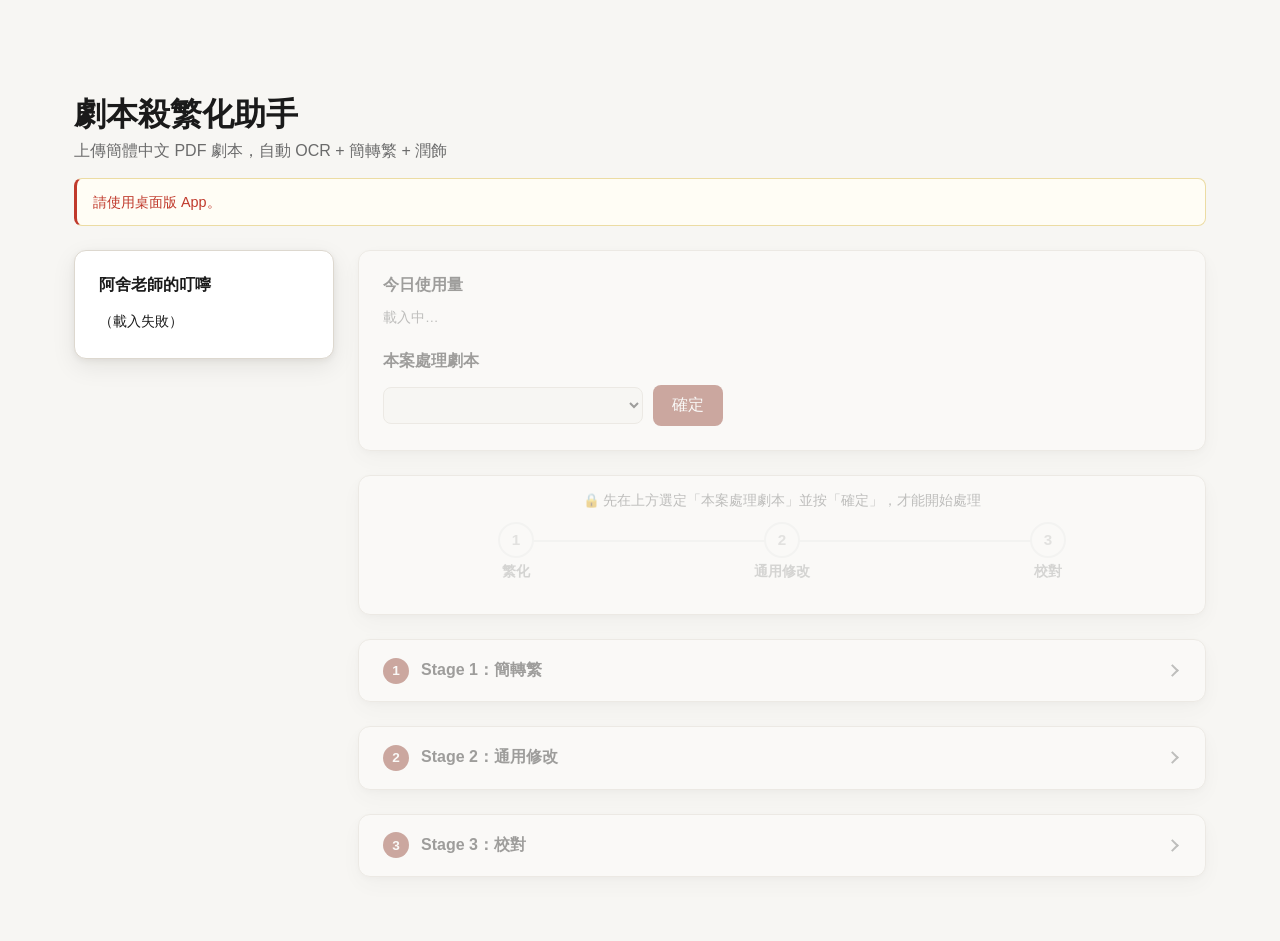
==== index.html @ a100e36f "帳號選單加上「登出所有裝置」 確認之後呼叫後端 /auth/logout-all，等回應才登出；失敗時明確提示其他裝置的登入仍然有效。  Co-Authored-By: Claude Opus 5.5" ====
<!DOCTYPE html>
<html lang="zh-Hant">
<head>
  <meta charset="UTF-8" />
  <!-- 內容安全政策：只執行這個 App 自己的腳本，只連得到自己的後端與本機的 OCR
       服務。萬一有人能把內容塞進頁面（例如顯示的資料沒跳脫好），也沒辦法從
       別的地方載入腳本、或把資料送到別的主機。登入由桌面殼在系統瀏覽器完成，
       頁面不載入 Google 的任何腳本，所以也不放行 Google 的網址。
       style-src 不允許 inline style：頁面的樣式全部在 css/ 的樣式表裡，用不到
       style 屬性與 <style> 標籤。
       zhcntotw: 是 Mac 版殼供應網頁的自訂 scheme：WebKit 的 'self' 不認自訂
       scheme 的來源，不寫出來的話，App 自己的腳本會全部被擋下、整頁不會動
       （用真的 WKWebView 實測）。這個 scheme 只有殼自己的處理器在供應，內容
       一定來自 App 裡面。
       放在最前面：要在任何資源載入之前生效。 -->
  <meta http-equiv="Content-Security-Policy" content="default-src 'self' zhcntotw:; script-src 'self' zhcntotw:; style-src 'self' zhcntotw:; connect-src 'self' zhcntotw: https://zh-cn-to-tw-backend.onrender.com http://localhost:* http://127.0.0.1:*; frame-src 'none'; img-src 'self' zhcntotw: data:; font-src 'self' zhcntotw:; object-src 'none'; base-uri 'none'; form-action 'none'" />
  <meta name="viewport" content="width=device-width, initial-scale=1.0" />
  <title>劇本殺繁化助手</title>
  <link rel="icon" type="image/png" href="assets/favicon.png">

  <!-- 樣式表的載入順序就是優先權順序：後面的蓋前面的。刻意不用 CSS 的
       @layer：macOS 10.15 那包用的是系統內建的 WebKit，沒更新過 Safari 的
       機器不認得 @layer，整個區塊會被丟掉、畫面直接沒有樣式。 -->
  <link rel="stylesheet" href="css/tokens.css" />
  <link rel="stylesheet" href="css/base.css" />
  <link rel="stylesheet" href="css/layout.css" />
  <link rel="stylesheet" href="css/components/account.css" />
  <link rel="stylesheet" href="css/components/notice.css" />
  <link rel="stylesheet" href="css/components/switch.css" />
  <link rel="stylesheet" href="css/components/stepper.css" />
  <link rel="stylesheet" href="css/components/stage-card.css" />
  <link rel="stylesheet" href="css/components/log-list.css" />
  <link rel="stylesheet" href="css/components/findings.css" />
  <link rel="stylesheet" href="css/components/pattern.css" />
  <link rel="stylesheet" href="css/components/toast.css" />
  <link rel="stylesheet" href="css/components/modal.css" />
  <link rel="stylesheet" href="css/pages/admin.css" />
  <link rel="stylesheet" href="css/utilities.css" />

  <!-- 整個前端是 ES module，入口只有這一支（相依關係由各檔案自己 import）。
       module 一定要從有來源的網址載入，file:// 會被 CORS 擋掉——桌面殼
       2.0 起改用 https://zh-cn-to-tw.example（Windows）／zhcntotw://app（Mac）
       載入這個頁面就是為了這個。 -->
  <script type="module" src="js/main.js"></script>
</head>
<body>
  <header class="top-bar">
    <button type="button" id="admin-toggle-btn" class="admin-toggle-btn" hidden>管理員介面</button>
    <div id="google-signin-button" class="google-signin-btn"></div>
    <div class="account-slot" id="account-slot" hidden>
      <span class="account-slot__icon" aria-hidden="true">
        <svg viewBox="0 0 24 24" width="18" height="18" fill="none" stroke="currentColor" stroke-width="1.8">
          <circle cx="12" cy="8" r="4"/>
          <path d="M4 20c0-4.4 3.6-7 8-7s8 2.6 8 7"/>
        </svg>
      </span>
      <span class="account-slot__label" id="account-label">帳號</span>
      <div class="account-dropdown" id="account-dropdown" hidden>
        <button type="button" class="account-dropdown__item" id="btn-sign-out">登出</button>
        <button type="button" class="account-dropdown__item" id="btn-sign-out-all">登出所有裝置</button>
      </div>
    </div>
  </header>

  <main class="container" id="main-view">
    <h1>劇本殺繁化助手</h1>
    <p class="subtitle">上傳簡體中文 PDF 劇本，自動 OCR + 簡轉繁 + 潤飾</p>

    <!-- 連線狀態提示。刻意放在 .page-layout 外面：頁面鎖住時
         .main-column 會被套上 .page-locked（opacity 0.4），提示如果放在
         裡面會跟著變灰看不清楚，而這個提示存在的意義正是「頁面為什麼
         是灰的」。也刻意不用 toast——toast 3.5 秒就自動消失，而冷啟動
         可能要一分鐘以上，訊息會在使用者還在等的時候就不見了。 -->
    <p id="connection-notice" class="connection-notice" hidden></p>

    <div class="page-layout">
      <div class="sidebar-column">
        <section class="notice-box card">
          <h2>阿舍老師的叮嚀</h2>
          <p id="ta-notice-text" class="notice-text">載入中…</p>
        </section>
      </div>

      <div class="main-column">
        <section class="usage-box card">
          <h2>今日使用量</h2>
          <div id="usage-list" class="usage-list usage-list--grid">載入中…</div>

          <h2>本案處理劇本</h2>
          <div class="project-picker-row">
            <select id="project-select"></select>
            <button type="button" id="project-confirm-btn">確定</button>
          </div>

          <div id="project-usage-block" hidden>
            <h2>本案使用Claude token狀況</h2>
            <div id="project-usage-list" class="usage-list">載入中…</div>
          </div>
        </section>

        <!-- 處理流程：三個圓代表三個 Stage，狀態由 js/app/workflow.js 決定
             （正在執行／等等會執行／這次不會執行／已完成／失敗）。點圓可以
             跳到對應的 Stage。
             還沒確定劇本案之前整條是灰的、鎖住的（js/app/stage-card.js），
             按下確定才解鎖，讓人一眼看出「現在可以往下做了」。 -->
        <nav class="stepper card is-locked" id="stepper" aria-label="處理流程">
          <p class="stepper__lock-hint" id="stepper-lock-hint">先在上方選定「本案處理劇本」並按「確定」，才能開始處理</p>
          <ol class="stepper__list">
            <li class="stepper__step" data-stage="1" data-status="idle">
              <button type="button" class="stepper__jump" data-target="stage1-card">
                <span class="stepper__dot">1</span>
                <span class="stepper__label">繁化</span>
                <span class="stepper__status"></span>
              </button>
            </li>
            <li class="stepper__step" data-stage="2" data-status="idle">
              <button type="button" class="stepper__jump" data-target="stage2-card">
                <span class="stepper__dot">2</span>
                <span class="stepper__label">通用修改</span>
                <span class="stepper__status"></span>
              </button>
            </li>
            <li class="stepper__step" data-stage="3" data-status="idle">
              <button type="button" class="stepper__jump" data-target="stage3-card">
                <span class="stepper__dot">3</span>
                <span class="stepper__label">校對</span>
                <span class="stepper__status"></span>
              </button>
            </li>
          </ol>
        </nav>

        <!-- ===== Stage 1：繁化 ===== -->
        <section class="stage-card card is-collapsed" id="stage1-card" data-stage="1">
          <button type="button" class="stage-card__header" aria-expanded="false" aria-controls="stage1-body">
            <span class="stage-card__badge">1</span>
            <span class="stage-card__title">Stage 1：簡轉繁</span>
            <span class="stage-card__summary" id="stage1-summary"></span>
            <span class="stage-card__chevron" aria-hidden="true"></span>
          </button>
          <div class="stage-card__body" id="stage1-body">
            <div class="form-group" id="stage1-form-group">
              <div class="field">
                <label for="file-input">PDF 檔案</label>
                <input type="file" id="file-input" accept="application/pdf" />
              </div>

              <div class="field">
                <label for="dpi-input">PDF 轉圖片解析度（DPI）</label>
                <input type="number" id="dpi-input" />
                <p class="field-help" id="dpi-help"></p>
              </div>

              <div class="field">
                <label for="ocr-threshold-select">OCR門檻值</label>
                <select id="ocr-threshold-select">
                  <option value="0.1">0.1</option>
                  <option value="0.3" selected>0.3</option>
                  <option value="0.5">0.5</option>
                  <option value="0.7">0.7</option>
                </select>
                <p class="field-help">
                  辨識文字的門檻值，越低越不會漏字，但有抓到雜訊的風險，若背景壓圖可能需要高門檻值才能抓到字。
                </p>
              </div>

              <div class="field">
                <label class="switch-row" for="detect-cover-toggle">
                  <span>偵測首頁是否為封面</span>
                  <span class="switch-with-label">
                    <span class="switch-label-text">off</span>
                    <span class="switch">
                      <input type="checkbox" id="detect-cover-toggle" checked />
                      <span class="switch-track"></span>
                    </span>
                    <span class="switch-label-text">on</span>
                  </span>
                </label>
                <p class="field-help">偵測首頁是否為含圖片之封面，若是則移除。</p>
              </div>

              <div class="field">
                <label class="switch-row" for="split-left-right-toggle">
                  <span>切割左右頁格式</span>
                  <span class="switch-with-label">
                    <span class="switch-label-text">off</span>
                    <span class="switch">
                      <input type="checkbox" id="split-left-right-toggle" />
                      <span class="switch-track"></span>
                    </span>
                    <span class="switch-label-text">on</span>
                  </span>
                </label>
                <p class="field-help">若檔案為左右頁格式，將其分割成兩頁，左頁為前一頁，右頁為後一頁。</p>
              </div>

              <div class="field">
                <label class="switch-row" for="preprocess-toggle">
                  <span>進行前置處理</span>
                  <span class="switch-with-label">
                    <span class="switch-label-text">off</span>
                    <span class="switch">
                      <input type="checkbox" id="preprocess-toggle" checked />
                      <span class="switch-track"></span>
                    </span>
                    <span class="switch-label-text">on</span>
                  </span>
                </label>
                <p class="field-help">移除頁碼與標頭，接合斷句，全形標點符號，整理上下引號。</p>
              </div>

              <div class="field">
                <label class="switch-row" for="llm-refine-toggle">
                  <span>進行LLM潤飾</span>
                  <span class="switch-with-label">
                    <span class="switch-label-text">off</span>
                    <span class="switch">
                      <input type="checkbox" id="llm-refine-toggle" />
                      <span class="switch-track"></span>
                    </span>
                    <span class="switch-label-text">on</span>
                  </span>
                </label>
                <p class="field-help">
                  LLM潤飾可修正OCR錯字，但有改寫內容或刪除段落的風險。如果關閉，Model仍會用在前置處理，以及接續的 Stage 2 分析報告、Stage 3 校對。
                </p>
              </div>

              <div class="field" id="model-field">
                <label for="model-select">Model</label>
                <select id="model-select"></select>
                <p class="field-help" id="model-help"></p>
              </div>

              <div class="field" id="batch-field">
                <label for="batch-select">批次頁數</label>
                <select id="batch-select">
                  <option value="5">5 頁</option>
                  <option value="10">10 頁</option>
                  <option value="20">20 頁</option>
                  <option value="30">30 頁</option>
                  <option value="whole">整本丟（不分批）</option>
                </select>
                <p class="field-help" id="batch-help"></p>
              </div>

              <div class="field" id="retry-field">
                <label for="retry-input">API 失敗重試次數</label>
                <input type="number" id="retry-input" />
                <p class="field-help" id="retry-help"></p>
              </div>

              <div class="field">
                <label for="stage1-chain-select">完成後自動接續執行</label>
                <select id="stage1-chain-select">
                  <option value="none">不接續（手動決定下一步）</option>
                  <option value="stage2">接 Stage 2 通用修改</option>
                  <option value="stage3">接 Stage 3 校對</option>
                  <option value="all">一路執行完所有 Stage</option>
                </select>
                <p class="field-help">
                  接下去的 Stage 2 分析報告、Stage 3 校對都沿用這裡選的 Model，輸出格式也沿用這裡的設定。「一路執行完所有 Stage」會依序跑完 Stage 2、Stage 3，不看 Stage 2 的「接續 Stage 3 校對」開關。「進行前置處理」與「進行LLM潤飾」都關閉時，只能接 Stage 2，而且不做分析報告。
                </p>
              </div>

              <div class="field">
                <label class="switch-row" for="docx-toggle">
                  <span>輸出格式</span>
                  <span class="switch-with-label">
                    <span class="switch-label-text">txt</span>
                    <span class="switch">
                      <input type="checkbox" id="docx-toggle" />
                      <span class="switch-track"></span>
                    </span>
                    <span class="switch-label-text">docx</span>
                  </span>
                </label>
              </div>

              <button id="submit-btn">上傳並開始繁化</button>
            </div>

            <section class="stage-result" id="status-box" hidden>
              <h3>處理進度</h3>
              <p>狀態：<span id="status-text">-</span></p>
              <ul id="log-list" class="log-list"></ul>
              <div id="ocr-gap-box" hidden>
                <h3>請對照原檔確認的位置</h3>
                <p class="field-help">
                  「可能漏了一行」是行距比同一頁其他行大，原檔在那裡可能有一行沒有出現在結果裡；「認不清楚」是那一行有放進結果，但字可能錯很多。引用的是辨識出來的原文（簡體）。
                </p>
                <ul id="ocr-gap-list" class="log-list log-list--short"></ul>
              </div>
              <div class="download-row">
                <button id="download-btn" disabled>下載繁化結果</button>
                <button id="to-stage2-btn" class="button-secondary" disabled>下一步：Stage 2 通用修改</button>
                <button id="to-stage3-btn" class="button-secondary" disabled>直接 Stage 3 校對</button>
              </div>
            </section>
          </div>
        </section>

        <!-- ===== Stage 2：通用修改 ===== -->
        <section class="stage-card card is-collapsed" id="stage2-card" data-stage="2">
          <button type="button" class="stage-card__header" aria-expanded="false" aria-controls="stage2-body">
            <span class="stage-card__badge">2</span>
            <span class="stage-card__title">Stage 2：通用修改</span>
            <span class="stage-card__summary" id="stage2-summary"></span>
            <span class="stage-card__chevron" aria-hidden="true"></span>
          </button>
          <div class="stage-card__body" id="stage2-body">
            <div class="field direct-upload-field" id="stage2-upload-field">
              <label for="stage2-upload-input">直接上傳繁體內容（跳過 Stage 1）</label>
              <input type="file" id="stage2-upload-input" accept=".docx,.txt" />
              <button id="stage2-upload-btn" type="button">直接上傳到 Stage 2</button>
              <p class="field-help">
                上傳 .docx 或 .txt 檔案，不需要先跑 Stage 1。上傳之後畫面上
                Stage 1 的結果會被清掉，需要的話請先下載。
              </p>
              <p class="field-help source-line" id="stage2-source-line" hidden></p>
            </div>

            <div class="form-group" id="stage2-form-group">
              <h3 class="stage-card__subhead">套用範本修改</h3>
              <p class="field-help">
                用固定的替換範本修改全文（例如「盡管 → 儘管」），並且把半形標點
                , ! ? : ; ( ) 轉成全形（半形空格不會動）。這一步是程式直接處理，不呼叫 AI，除了規則改掉的東西，其他一個字都不會動。
              </p>

              <div class="field">
                <label class="switch-row" for="pattern-analysis-toggle">
                  <span>分析報告</span>
                  <span class="switch-with-label">
                    <span class="switch-label-text">off</span>
                    <span class="switch">
                      <input type="checkbox" id="pattern-analysis-toggle" checked />
                      <span class="switch-track"></span>
                    </span>
                    <span class="switch-label-text">on</span>
                  </span>
                </label>
                <p class="field-help">
                  請 AI 看過每一筆字詞修改，挑出可能改錯或需要人看的地方。只是提醒，不會改動文字；只送修改的那幾段，不送全文。
                </p>
                <p class="field-help field-help--note" id="pattern-analysis-skip" hidden>這次從 Stage 1 接過來，Stage 1 沒有使用 LLM，不做分析報告。</p>
              </div>

              <div class="field" id="pattern-model-field">
                <label for="pattern-model-select">分析報告 Model</label>
                <select id="pattern-model-select"></select>
                <p class="field-help field-help--note" id="pattern-model-follow" hidden>這次從 Stage 1 接過來，沿用 Stage 1 選的 Model。</p>
                <p class="field-help" id="pattern-model-help"></p>
              </div>

              <div class="field">
                <label class="switch-row" for="pattern-custom-toggle">
                  <span>使用個人範本</span>
                  <span class="switch-with-label">
                    <span class="switch-label-text">off</span>
                    <span class="switch">
                      <input type="checkbox" id="pattern-custom-toggle" />
                      <span class="switch-track"></span>
                    </span>
                    <span class="switch-label-text">on</span>
                  </span>
                </label>
                <p class="field-help">
                  下載目前的範本、自己增減規則後再選回來，這次開著 App 期間都會用你的範本。個人範本只存在這個畫面裡，關掉 App 或重新整理就沒了，也不會改到預設範本。
                </p>
              </div>

              <div class="pattern-custom-panel" id="pattern-custom-panel">
                <div class="button-row">
                  <button type="button" id="pattern-template-download-btn" class="button-secondary">下載目前範本</button>
                  <label class="file-button button-secondary" for="pattern-template-input">選擇個人範本檔案</label>
                  <input type="file" id="pattern-template-input" accept=".txt,text/plain" class="visually-hidden" />
                  <button type="button" id="pattern-template-reset-btn" class="button-secondary" hidden>改回預設範本</button>
                </div>
                <p class="field-help" id="pattern-template-status"></p>
                <ul class="issue-list" id="pattern-template-issues" hidden></ul>
              </div>

              <div class="field">
                <label class="switch-row" for="pattern-chain-toggle">
                  <span>接續 Stage 3 校對</span>
                  <span class="switch-with-label">
                    <span class="switch-label-text">off</span>
                    <span class="switch">
                      <input type="checkbox" id="pattern-chain-toggle" />
                      <span class="switch-track"></span>
                    </span>
                    <span class="switch-label-text">on</span>
                  </span>
                </label>
                <p class="field-help">套用完直接帶著結果開始 Stage 3 校對，不用等分析報告。</p>
              </div>

              <div class="field">
                <label class="switch-row" for="pattern-docx-toggle">
                  <span>輸出格式</span>
                  <span class="switch-with-label">
                    <span class="switch-label-text">txt</span>
                    <span class="switch">
                      <input type="checkbox" id="pattern-docx-toggle" />
                      <span class="switch-track"></span>
                    </span>
                    <span class="switch-label-text">docx</span>
                  </span>
                </label>
              </div>

              <button id="pattern-run-btn" disabled>開始套用</button>
            </div>

            <section class="stage-result" id="pattern-result" hidden>
              <h3>套用結果</h3>
              <p>狀態：<span id="pattern-status-text">-</span></p>
              <p class="pattern-summary" id="pattern-summary"></p>
              <ul class="issue-list issue-list--warning" id="pattern-warnings" hidden></ul>
              <div class="download-row">
                <button id="pattern-download-btn" type="button" disabled>下載套用結果</button>
                <button id="pattern-report-btn" type="button" disabled>下載報告</button>
                <button id="pattern-to-stage3-btn" type="button" class="button-secondary" disabled>下一步：Stage 3 校對</button>
              </div>

              <div class="pattern-analysis" id="pattern-analysis" hidden>
                <h3>分析報告</h3>
                <p>狀態：<span id="pattern-analysis-status">-</span></p>
                <ul id="pattern-analysis-log" class="log-list log-list--short"></ul>
                <p class="field-help" id="pattern-analysis-count"></p>
                <ul class="analysis-list" id="pattern-analysis-list"></ul>
                <button id="pattern-analysis-rerun-btn" type="button" class="button-secondary" hidden>重新分析</button>
              </div>
            </section>
          </div>
        </section>

        <!-- ===== Stage 3：校對 ===== -->
        <section class="stage-card card is-collapsed" id="stage3-card" data-stage="3">
          <button type="button" class="stage-card__header" aria-expanded="false" aria-controls="stage3-body">
            <span class="stage-card__badge">3</span>
            <span class="stage-card__title">Stage 3：校對</span>
            <span class="stage-card__summary" id="stage3-summary"></span>
            <span class="stage-card__chevron" aria-hidden="true"></span>
          </button>
          <div class="stage-card__body" id="stage3-body">
            <div class="field direct-upload-field" id="direct-upload-field">
              <label for="direct-upload-input">直接上傳繁體內容（跳過 Stage 1、2）</label>
              <input type="file" id="direct-upload-input" accept=".docx,.txt" />
              <button id="direct-upload-btn" type="button">直接上傳到 Stage 3</button>
              <p class="field-help">
                上傳 .docx 或 .txt 檔案，不需要先跑 Stage 1、2 就能直接校對。上傳之後畫面上
                Stage 1、2 的結果會被清掉，需要的話請先下載。
              </p>
              <p class="field-help source-line" id="stage3-source-line" hidden></p>
            </div>

            <div class="form-group" id="stage3-form-group">
              <div class="field">
                <label class="switch-row" for="review-preprocess-toggle">
                  <span>進行前置處理</span>
                  <span class="switch-with-label">
                    <span class="switch-label-text">off</span>
                    <span class="switch">
                      <input type="checkbox" id="review-preprocess-toggle" />
                      <span class="switch-track"></span>
                    </span>
                    <span class="switch-label-text">on</span>
                  </span>
                </label>
                <p class="field-help">
                  接合斷句、整理上下引號，直接處理、不會詢問使用者。
                </p>
              </div>

              <div class="field">
                <label for="review-model-select">Model</label>
                <select id="review-model-select"></select>
                <p class="field-help field-help--note" id="review-model-follow" hidden>這次從 Stage 1 接過來，沿用 Stage 1 選的 Model。</p>
                <p class="field-help" id="review-model-help"></p>
              </div>

              <div class="field">
                <label for="review-batch-select">批次字數</label>
                <!-- 只留 1000/3000：開啟「進行前置處理」時 LLM 要連整理過的
                     全文一起回傳，輸出量跟輸入量差不多，再大的批次會直接撞到
                     模型單次輸出上限被截斷。 -->
                <select id="review-batch-select">
                  <option value="1000">1000 字</option>
                  <option value="3000">3000 字</option>
                </select>
                <p class="field-help" id="review-batch-help"></p>
              </div>

              <div class="field">
                <label for="review-retry-input">API 失敗重試次數</label>
                <input type="number" id="review-retry-input" />
                <p class="field-help" id="review-retry-help"></p>
              </div>

              <div class="field">
                <label class="switch-row" for="review-docx-toggle">
                  <span>輸出格式</span>
                  <span class="switch-with-label">
                    <span class="switch-label-text">txt</span>
                    <span class="switch">
                      <input type="checkbox" id="review-docx-toggle" />
                      <span class="switch-track"></span>
                    </span>
                    <span class="switch-label-text">docx</span>
                  </span>
                </label>
              </div>

              <button id="review-run-btn" disabled>開始校對</button>
            </div>

            <section class="stage-result" id="review-progress" hidden>
              <h3>處理進度</h3>
              <p>狀態：<span id="review-status-text">-</span></p>
              <ul id="review-log-list" class="log-list"></ul>
            </section>

            <section class="stage-result" id="review-findings-section" hidden>
              <div class="findings-toolbar">
                <button id="select-all-btn" type="button">全選</button>
                <button id="select-none-btn" type="button">全不選</button>
                <span id="findings-count" class="field-help"></span>
              </div>
              <div class="findings-scroll-wrap">
                <ul id="findings-list"></ul>
                <div id="findings-scroll-hint" class="scroll-hint" hidden>▾</div>
              </div>

              <div class="download-row">
                <button id="apply-btn" type="button">套用勾選項目</button>
                <button id="review-download-btn" type="button" disabled>下載校對後結果</button>
                <button id="rerun-btn" type="button" disabled>重新校對（用套用後的文字）</button>
              </div>
            </section>
          </div>
        </section>
      </div>
    </div>
  </main>

  <main class="admin-container" id="admin-container" hidden>
    <h1>管理員介面</h1>

    <section class="admin-usage-totals" id="admin-usage-totals">
      <h2>Claude Token 總使用量</h2>
      <div id="admin-usage-totals-list" class="usage-list">載入中…</div>
    </section>

    <div class="admin-tabs">
      <button type="button" class="admin-tab-btn active" data-tab="users">使用者管理</button>
      <button type="button" class="admin-tab-btn" data-tab="permissions">權限管理</button>
      <button type="button" class="admin-tab-btn" data-tab="projects">專案管理</button>
    </div>

    <!-- 使用者管理 -->
    <section class="admin-panel" id="admin-panel-users">
      <div class="admin-select-row">
        <div class="field">
          <label for="admin-user-select">管理成員</label>
          <select id="admin-user-select"></select>
        </div>
        <button type="button" id="admin-user-load-btn">讀取</button>
        <button type="button" id="admin-user-edit-btn" disabled>編輯</button>
        <button type="button" id="admin-user-new-btn">新建</button>
      </div>

      <div class="admin-fields" id="admin-user-fields" hidden>
        <div class="field" id="admin-user-id-field">
          <label for="admin-user-id">ID</label>
          <input type="text" id="admin-user-id" disabled />
        </div>
        <div class="field">
          <label for="admin-user-email">信箱</label>
          <input type="text" id="admin-user-email" disabled />
        </div>
        <div class="field">
          <label for="admin-user-name">姓名</label>
          <input type="text" id="admin-user-name" disabled />
        </div>
        <div class="field">
          <label for="admin-user-role">權限</label>
          <select id="admin-user-role" disabled></select>
        </div>
        <div class="field">
          <label for="admin-user-status">狀態</label>
          <select id="admin-user-status" disabled>
            <option value="active">active</option>
            <option value="deactive">deactive</option>
          </select>
        </div>
        <div class="admin-fields-actions" id="admin-user-create-actions" hidden>
          <button type="button" id="admin-user-create-submit-btn">建立</button>
          <button type="button" id="admin-user-create-cancel-btn">取消</button>
        </div>
      </div>

      <div class="admin-user-projects" id="admin-user-projects-block" hidden>
        <h3>負責的專案</h3>
        <div id="admin-user-projects-list" class="usage-list">載入中…</div>
      </div>
    </section>

    <!-- 權限管理 -->
    <section class="admin-panel" id="admin-panel-permissions" hidden>
      <div class="admin-select-row">
        <div class="field">
          <label for="admin-permission-select">選擇權限</label>
          <select id="admin-permission-select"></select>
        </div>
        <button type="button" id="admin-permission-load-btn">讀取</button>
        <button type="button" id="admin-permission-edit-btn" disabled>編輯</button>
      </div>

      <div class="admin-fields" id="admin-permission-fields" hidden>
        <div class="field">
          <label for="admin-permission-id">ID</label>
          <input type="text" id="admin-permission-id" disabled />
        </div>
        <div class="field">
          <label for="admin-permission-role">權限</label>
          <select id="admin-permission-role" disabled></select>
        </div>
        <div class="field">
          <label for="admin-permission-haiku">Haiku 使用上限</label>
          <input type="number" id="admin-permission-haiku" disabled min="0" />
        </div>
      </div>
    </section>

    <!-- 專案管理 -->
    <section class="admin-panel" id="admin-panel-projects" hidden>
      <div class="admin-select-row">
        <div class="field">
          <label for="admin-project-select">選擇專案</label>
          <select id="admin-project-select"></select>
        </div>
        <button type="button" id="admin-project-load-btn">讀取</button>
        <button type="button" id="admin-project-edit-btn" disabled>編輯</button>
        <button type="button" id="admin-project-new-btn">新建</button>
      </div>

      <div class="admin-fields admin-project-fields" id="admin-project-fields" hidden>
        <div class="field" id="admin-project-id-field">
          <label for="admin-project-id">ID</label>
          <input type="text" id="admin-project-id" disabled />
        </div>
        <div class="field">
          <label for="admin-project-name">名稱</label>
          <input type="text" id="admin-project-name" disabled />
        </div>
        <div class="field">
          <label for="admin-project-status">狀態</label>
          <select id="admin-project-status" disabled>
            <option value="pending">pending</option>
            <option value="ongoing">ongoing</option>
            <option value="delayed">delayed</option>
            <option value="done_not_paid">done_not_paid</option>
            <option value="paid">paid</option>
            <option value="closed">closed</option>
          </select>
        </div>
        <!-- 第二行：三個負責人。拆單時一個專案會同時給不只一個人，
             任何一格填到的人都能使用這個專案；負責人2/3 可以空著 -->
        <div class="field admin-project-owner-first">
          <label for="admin-project-owner-1">負責人1</label>
          <select id="admin-project-owner-1" disabled></select>
        </div>
        <div class="field">
          <label for="admin-project-owner-2">負責人2</label>
          <select id="admin-project-owner-2" disabled></select>
        </div>
        <div class="field">
          <label for="admin-project-owner-3">負責人3</label>
          <select id="admin-project-owner-3" disabled></select>
        </div>
        <div class="admin-fields-actions" id="admin-project-create-actions" hidden>
          <button type="button" id="admin-project-create-submit-btn">建立</button>
          <button type="button" id="admin-project-create-cancel-btn">取消</button>
        </div>
      </div>
    </section>
  </main>

  <div id="toast" class="toast" role="status" aria-live="polite"></div>
</body>
</html>
---- css/tokens.css ----
/* 設計變數：顏色、陰影。深色模式只要在這裡換掉變數值，其他檔案一律
   引用變數，不寫死顏色（狀態色例外，見 base.css 註解）。 */

:root {
  color-scheme: light dark;
  --fg: #1a1a1a;
  --bg: #f7f6f3;
  --card: #ffffff;
  --border: #ddd8cf;
  --accent: #8a3324;
  --muted: #6b6b6b;
  --card-shadow: 0 2px 6px rgba(26, 20, 15, 0.06), 0 8px 24px rgba(26, 20, 15, 0.08);

  /* 狀態色：錯誤、成功、警告，深淺色模式共用 */
  --danger: #c0392b;
  --success: #2e7d32;
  --warning: #b8860b;

  --radius-card: 12px;
  --radius-control: 8px;
}

@media (prefers-color-scheme: dark) {
  :root {
    --fg: #ece7de;
    --bg: #1c1a17;
    --card: #262320;
    --border: #3a352e;
    --accent: #d98a70;
    --muted: #9c968a;
    --card-shadow: 0 2px 6px rgba(0, 0, 0, 0.25), 0 8px 24px rgba(0, 0, 0, 0.35);
  }
}
---- css/base.css ----
/* 基本元素：重設、字型、標題、按鈕、表單欄位。 */

* {
  box-sizing: border-box;
}

body {
  margin: 0;
  font-family: "PingFang TC", "Microsoft JhengHei", -apple-system, sans-serif;
  background: var(--bg);
  color: var(--fg);
}

h1 {
  margin-bottom: 0.25rem;
}

h2,
h3 {
  margin-top: 0;
  font-size: 1rem;
}

button {
  background: var(--accent);
  color: white;
  border: none;
  border-radius: var(--radius-control);
  padding: 0.6rem 1.2rem;
  cursor: pointer;
  font-size: 1rem;
  font-family: inherit;
}

button:disabled {
  opacity: 0.5;
  cursor: not-allowed;
}

/* 次要按鈕：「下一步」「下載範本」這類輔助動作，跟主要動作（開始、下載
   結果）區隔開，避免一排按鈕全部同樣搶眼 */
.button-secondary {
  background: transparent;
  color: var(--accent);
  border: 1px solid var(--accent);
}

/* <label> 偽裝成按鈕，用來觸發隱藏的 <input type="file">——檔案選擇框
   原生外觀在各平台都不一樣，而且無法換文字 */
.file-button {
  display: inline-flex;
  align-items: center;
  border-radius: var(--radius-control);
  padding: 0.6rem 1.2rem;
  cursor: pointer;
  font-size: 1rem;
}

.file-button.is-disabled {
  opacity: 0.5;
  cursor: not-allowed;
  pointer-events: none;
}

.field {
  display: flex;
  flex-direction: column;
  gap: 0.3rem;
}

.field label {
  font-weight: 600;
  font-size: 0.9rem;
}

.field select,
.field input {
  padding: 0.5rem 0.6rem;
  border-radius: var(--radius-control);
  border: 1px solid var(--border);
  background: var(--bg);
  color: var(--fg);
  font-size: 0.95rem;
  font-family: inherit;
}

.field-help {
  margin: 0;
  font-size: 0.8rem;
  color: var(--muted);
  line-height: 1.4;
}

/* 說明這個欄位這次為什麼被鎖住（例如「沿用 Stage 1 選的 Model」），要比
   一般說明顯眼，不然只看到灰掉的選單會以為壞了 */
.field-help--note {
  color: var(--accent);
  font-weight: 600;
}
---- css/layout.css ----
/* 整體版面：頂端列、左側「阿舍老師的叮嚀」、右側由上往下的處理流程。 */

.top-bar {
  display: flex;
  justify-content: flex-end;
  align-items: center;
  gap: 0.75rem;
  padding: 16px 24px;
}

.container {
  max-width: 1180px;
  margin: 0 auto;
  padding: 2.5rem 1.5rem;
}

.subtitle {
  color: var(--muted);
  margin-top: 0;
  margin-bottom: 2rem;
}

.page-layout {
  display: flex;
  gap: 1.5rem;
  /* 原本是 stretch（flex 預設值）：右邊 .main-column 隨著校對結果越
     跑越長時，左邊 .sidebar-column 會被撐成一樣高，導致「阿舍老師的
     叮嚀」那個框看起來一直往下長，底下卻是一大片空白（文字本身沒有
     變多，只是框被撐高）。改成 flex-start 讓每一欄各自照自己內容的
     高度，不互相牽連。 */
  align-items: flex-start;
}

.sidebar-column {
  flex: 0 1 260px;
  min-width: 220px;
  display: flex;
  /* 刻意不用 position: sticky——這裡的「固定」指的是跟「今日使用量」
     一樣，位置固定在文件內容裡、隨頁面正常捲走，不是黏在畫面上不動。
     之前誤解成後者，做了一輪 sticky + max-height + will-change 的嘗試，
     使用者捲動時看到它停在螢幕上不動、內容被捲出視野，這其實正是要
     修的問題（他們稱為「懸浮」），不是預期效果，已經全部拿掉。 */
}

.sidebar-column .notice-box {
  flex: 1 1 auto;
  margin-bottom: 0;
}

/* 右側：今日使用量、流程進度、三個 Stage 由上往下排。2.0 以前 Stage 1/2
   是左右兩欄，多了一個 Stage 就塞不下，改成直向，之後再加 Stage 也只是
   往下多一張卡片。 */
.main-column {
  flex: 1 1 0;
  min-width: 0;
  display: flex;
  flex-direction: column;
}

/* 沒登入或未授權時，主要內容區塊鎖住——這只是給使用者看的視覺提示，
   真正擋掉未授權存取的是後端每支 API 自己驗證 token，這裡就算被
   devtools 拔掉也不影響安全性。刻意套用在 .main-column 而不是整個
   .container，讓 .sidebar-column（阿舍老師的叮嚀）不受影響——opacity
   會透過合成往下影響所有子元素，唯一乾淨的排除方式就是不要把不該被
   鎖的東西放在鎖定範圍的子孫裡面 */
.main-column.page-locked {
  opacity: 0.4;
  pointer-events: none;
  user-select: none;
}

.card {
  background: var(--card);
  border: 1px solid var(--border);
  border-radius: var(--radius-card);
  padding: 1.5rem;
  margin-bottom: 1.5rem;
  box-shadow: var(--card-shadow);
}

/* ----- 今日使用量／本案處理劇本 ----- */

.usage-box h2:not(:first-child) {
  margin-top: 1.5rem;
}

/* 「本案使用Claude token狀況」的 h2 包在 #project-usage-block 這個
   獨立的 div 裡，是它自己那層的第一個子元素，上面的
   `h2:not(:first-child)` 規則（判斷基準是各自的父層，不是整個
   .usage-box）不會套用到它，要在外層 wrapper 自己補上同樣的間距 */
#project-usage-block {
  margin-top: 1.5rem;
}

.usage-list {
  display: flex;
  flex-direction: column;
  gap: 0.4rem;
  font-size: 0.85rem;
  color: var(--muted);
}

/* 今日使用量：model 一多就會一路往下長、右邊又空著，改成固定兩欄。
   fit-content 讓每欄寬度跟著該欄最長那一項（第二欄每一行的起點都切齊），
   但最多佔一半——額度用完時那一行會多一長串說明，不設上限的話會把
   第一欄撐開、把第二欄擠出畫面，有上限就改成在欄內換行。 */
.usage-list--grid {
  display: grid;
  grid-template-columns: repeat(2, fit-content(calc(50% - 1.5rem)));
  column-gap: 3rem;
}

.usage-row-warning {
  color: var(--danger);
  font-weight: 600;
}

.project-picker-row {
  display: flex;
  gap: 0.6rem;
  align-items: center;
}

.project-picker-row select {
  flex: 0 1 260px;
  padding: 0.5rem 0.6rem;
  border-radius: var(--radius-control);
  border: 1px solid var(--border);
  background: var(--bg);
  color: var(--fg);
  font-size: 0.95rem;
}

.project-picker-row button {
  flex: 0 0 auto;
}

/* ----- 各 Stage 共用的表單／結果區塊 ----- */

.form-group {
  display: flex;
  flex-direction: column;
  gap: 1.25rem;
  transition: opacity 0.15s ease;
}

.form-group.locked {
  opacity: 0.5;
}

/* 個別欄位的鎖定（例如「進行LLM潤飾」關掉時的 Model 欄位）跟整組的
   .form-group.locked 是疊加關係，不是取代它，所以做成獨立的 class */
.field.locked {
  opacity: 0.5;
  transition: opacity 0.15s ease;
}

.direct-upload-field {
  border: 1px dashed var(--border);
  border-radius: var(--radius-control);
  padding: 1rem;
  transition: opacity 0.15s ease;
}

.direct-upload-field.locked {
  opacity: 0.5;
}

.direct-upload-field button {
  margin-top: 0.5rem;
  align-self: flex-start;
}

.source-line {
  color: var(--fg);
}

.stage-result {
  border-top: 1px solid var(--border);
  padding-top: 1.25rem;
}

.download-row,
.button-row {
  display: flex;
  align-items: center;
  gap: 1rem;
  flex-wrap: wrap;
}

.download-row {
  margin-top: 1rem;
}

@media (max-width: 860px) {
  .page-layout {
    flex-direction: column;
  }

  .sidebar-column {
    flex: initial;
    min-width: 0;
  }
}

@media (max-width: 520px) {
  .usage-list--grid {
    grid-template-columns: 1fr;
  }
}
---- css/components/account.css ----
/* 頂端列：Google 登入按鈕、帳號選單、管理員介面切換鍵。 */

.google-signin-btn {
  /* 消除容器本身因為包住 inline-block 按鈕而多出來的基準線空白間距。
     line-height 會被子元素繼承，Google 按鈕自己內部生成的文字（例如
     「登入」）也會跟著被壓成 line-height: 0、整個文字方塊高度變 0、
     文字實質上完全看不見（顏色、opacity 都正常，純粹是框高是 0）——
     下面這條規則把繼承鏈在子元素這層重設回來，只讓最外層容器保留
     這個空白間距修正，不影響裡面 Google 自己渲染的內容。 */
  line-height: 0;
}

.google-signin-btn * {
  line-height: normal;
}

.desktop-signin-btn {
  background: var(--accent);
  border: none;
  color: #fff;
  border-radius: 999px;
  padding: 0.6rem 1.2rem;
  font-size: 0.9rem;
  font-weight: 600;
  cursor: pointer;
}

.desktop-signin-btn:hover {
  opacity: 0.9;
}

.admin-toggle-btn {
  background: transparent;
  border: 1px solid var(--border);
  color: var(--fg);
  border-radius: 999px;
  padding: 0.5rem 1rem;
  font-size: 0.85rem;
  cursor: pointer;
}

.admin-toggle-btn:hover {
  border-color: var(--accent);
  color: var(--accent);
}

.account-slot {
  position: relative;
  display: flex;
  align-items: center;
  gap: 6px;
  padding: 8px 14px;
  border: 1px solid var(--border);
  border-radius: 999px;
  color: var(--fg);
  font-size: 0.85rem;
  cursor: pointer;
  user-select: none;
  max-width: 220px;
  background: var(--card);
}

.account-slot:hover {
  border-color: var(--accent);
}

.account-slot__label {
  overflow: hidden;
  text-overflow: ellipsis;
  white-space: nowrap;
}

.account-slot__icon {
  display: inline-flex;
}

.account-dropdown {
  position: absolute;
  top: calc(100% + 8px);
  right: 0;
  background: var(--card);
  border: 1px solid var(--border);
  border-radius: 10px;
  padding: 4px;
  display: inline-block;
  width: max-content;
  box-shadow: var(--card-shadow);
  z-index: 60;
}

.account-dropdown__item {
  display: block;
  font-family: inherit;
  background: transparent;
  border: none;
  color: var(--fg);
  font-size: 0.85rem;
  text-align: left;
  padding: 6px 10px;
  border-radius: 6px;
  cursor: pointer;
  white-space: nowrap;
}

.account-dropdown__item:hover {
  background: rgba(128, 128, 128, 0.15);
}
---- css/components/notice.css ----
/* 「阿舍老師的叮嚀」與連線狀態提示。 */

.notice-text {
  margin: 0;
  font-size: 0.9rem;
  line-height: 1.7;
  color: var(--fg);
  white-space: pre-line;
  overflow-wrap: break-word;
  word-break: break-word;
}

/* 連線狀態提示（見 index.html 的 #connection-notice）。放在 .page-layout
   外面，所以不會被 .page-locked 的 opacity 影響——它要在頁面變灰時
   仍然清楚可讀，因為它就是在解釋「為什麼現在不能操作」。 */
.connection-notice {
  margin: -1rem 0 1.5rem;
  padding: 0.7rem 1rem;
  border: 1px solid #ecdca3;
  border-left: 3px solid var(--muted);
  border-radius: var(--radius-control);
  background: #fffdf5;
  color: var(--muted);
  font-size: 0.9rem;
  line-height: 1.6;
  white-space: pre-line;
}

.connection-notice.is-error {
  border-left-color: var(--danger);
  color: var(--danger);
}
---- css/components/switch.css ----
/* on/off 開關（實際上是包起來的 checkbox，鍵盤與螢幕報讀器都照常可用）。 */

.switch-row {
  display: flex;
  align-items: center;
  justify-content: space-between;
  cursor: pointer;
}

.switch-with-label {
  display: flex;
  align-items: center;
  gap: 0.5rem;
}

.switch-label-text {
  font-size: 0.8rem;
  color: var(--muted);
  font-weight: 400;
  width: 2.6rem;
  flex: 0 0 auto;
}

.switch-label-text:first-child {
  text-align: right;
}

.switch-label-text:last-child {
  text-align: left;
}

.switch {
  position: relative;
  display: inline-block;
  width: 42px;
  height: 24px;
  flex-shrink: 0;
}

.switch input {
  opacity: 0;
  width: 0;
  height: 0;
}

.switch-track {
  position: absolute;
  top: 0;
  right: 0;
  bottom: 0;
  left: 0;
  background: var(--border);
  border-radius: 999px;
  transition: background 0.15s ease;
}

.switch-track::before {
  content: "";
  position: absolute;
  width: 18px;
  height: 18px;
  left: 3px;
  top: 3px;
  background: var(--card);
  border-radius: 50%;
  transition: transform 0.15s ease;
  box-shadow: 0 1px 2px rgba(0, 0, 0, 0.3);
}

.switch input:checked + .switch-track {
  background: var(--accent);
}

.switch input:checked + .switch-track::before {
  transform: translateX(18px);
}

.switch input:focus-visible + .switch-track {
  outline: 2px solid var(--accent);
  outline-offset: 2px;
}
---- css/components/stepper.css ----
/* 處理流程進度：三個圓用線串起來，每個圓的狀態由 data-status 決定
   （js/app/stepper.js 設定）：
   - idle     還沒開始任何工作
   - planned  等等會執行（這次的流程有它，還沒輪到）
   - running  正在執行
   - skipped  這次不會執行（沒有開接續到它）
   - done     已完成
   - failed   失敗或被中斷
   另外整條 .stepper 在還沒確定劇本案之前帶 is-locked：灰階、調淡、點不了，
   上方顯示提示；解鎖那一刻帶 is-unlocking 播一次動畫。 */

.stepper {
  padding: 1rem 1.5rem;
  transition: background-color 0.3s ease;
}

.stepper__list {
  transition: opacity 0.4s ease, filter 0.4s ease;
}

.stepper.is-locked .stepper__list {
  opacity: 0.4;
  filter: grayscale(1);
}

/* 淡化只由整條 .stepper__list 負責；按鈕本身的 disabled 樣式再調淡一次
   會疊成幾乎看不見 */
.stepper.is-locked .stepper__jump:disabled {
  opacity: 1;
  cursor: not-allowed;
}

.stepper__lock-hint {
  margin: 0 0 0.75rem;
  text-align: center;
  font-size: 0.85rem;
  color: var(--muted);
}

.stepper__lock-hint::before {
  content: "🔒 ";
}

/* 解鎖後、還沒開始任何工作時，圓圈用主色描邊，看起來是「可以開始了」，
   跟鎖住時的灰色有明顯差別 */
.stepper:not(.is-locked) .stepper__step[data-status="idle"] .stepper__dot {
  border-color: var(--accent);
  color: var(--accent);
}

.stepper.is-unlocking {
  animation: stepper-unlock 0.9s ease-out;
}

@keyframes stepper-unlock {
  0% {
    box-shadow: 0 0 0 0 rgba(138, 51, 36, 0.35);
  }
  100% {
    box-shadow: 0 0 0 12px rgba(138, 51, 36, 0);
  }
}

.stepper__list {
  display: flex;
  list-style: none;
  margin: 0;
  padding: 0;
}

.stepper__step {
  position: relative;
  flex: 1 1 0;
  display: flex;
  justify-content: center;
}

/* 兩個圓之間的連接線：畫在每一步（第一步除外）的左半邊，從上一個圓的
   中心連到這個圓的中心 */
.stepper__step + .stepper__step::before {
  content: "";
  position: absolute;
  top: 18px;
  left: -50%;
  right: 50%;
  height: 2px;
  background: var(--border);
}

.stepper__step[data-status="done"] + .stepper__step::before,
.stepper__step[data-status="running"] + .stepper__step::before {
  background: var(--accent);
}

.stepper__jump {
  position: relative;
  z-index: 1;
  display: flex;
  flex-direction: column;
  align-items: center;
  gap: 0.3rem;
  background: transparent;
  color: var(--fg);
  padding: 0 0.5rem;
  border-radius: var(--radius-control);
}

.stepper__dot {
  width: 36px;
  height: 36px;
  border-radius: 50%;
  display: flex;
  align-items: center;
  justify-content: center;
  font-weight: 700;
  font-size: 0.95rem;
  background: var(--card);
  border: 2px solid var(--border);
  color: var(--muted);
}

.stepper__label {
  font-size: 0.9rem;
  font-weight: 600;
}

.stepper__status {
  font-size: 0.75rem;
  color: var(--muted);
  min-height: 1em;
}

.stepper__step[data-status="planned"] .stepper__dot {
  border-style: dashed;
  border-color: var(--accent);
  color: var(--accent);
}

.stepper__step[data-status="running"] .stepper__dot {
  background: var(--accent);
  border-color: var(--accent);
  color: #fff;
  animation: stepper-pulse 1.6s ease-out infinite;
}

.stepper__step[data-status="running"] .stepper__status {
  color: var(--accent);
  font-weight: 600;
}

/* 只把文字調淡，圓圈本身保持不透明：整個按鈕一起調透明的話，圓圈底色
   也會變半透明，後面的連接線會透出來 */
.stepper__step[data-status="skipped"] .stepper__label,
.stepper__step[data-status="skipped"] .stepper__status {
  opacity: 0.45;
}

.stepper__step[data-status="skipped"] .stepper__dot {
  border-style: dashed;
  color: var(--border);
}

.stepper__step[data-status="done"] .stepper__dot {
  background: var(--accent);
  border-color: var(--accent);
  color: #fff;
}

.stepper__step[data-status="failed"] .stepper__dot {
  border-color: var(--danger);
  color: var(--danger);
}

.stepper__step[data-status="failed"] .stepper__status {
  color: var(--danger);
}

@keyframes stepper-pulse {
  0% {
    box-shadow: 0 0 0 0 rgba(138, 51, 36, 0.45);
  }
  100% {
    box-shadow: 0 0 0 10px rgba(138, 51, 36, 0);
  }
}

@media (prefers-reduced-motion: reduce) {
  .stepper__step[data-status="running"] .stepper__dot,
  .stepper.is-unlocking {
    animation: none;
  }
}
---- css/components/stage-card.css ----
/* Stage 卡片：標題列可以點擊收合／展開。收合只是視覺上的差異——內容
   原封不動留在 DOM 裡，打開就看得到；只有重新整理或開始新工作才會清空
   （見 js/app/stage-card.js）。 */

.stage-card {
  padding: 0;
}

.stage-card.is-active {
  border-color: var(--accent);
}

.stage-card__header {
  width: 100%;
  display: flex;
  align-items: center;
  gap: 0.75rem;
  background: transparent;
  color: var(--fg);
  text-align: left;
  padding: 1.1rem 1.5rem;
  border-radius: var(--radius-card);
  font-size: 1rem;
}

.stage-card__header:focus-visible {
  outline: 2px solid var(--accent);
  outline-offset: -2px;
}

.stage-card__badge {
  flex: 0 0 auto;
  width: 26px;
  height: 26px;
  border-radius: 50%;
  display: flex;
  align-items: center;
  justify-content: center;
  font-size: 0.85rem;
  font-weight: 700;
  background: var(--accent);
  color: #fff;
}

.stage-card__title {
  flex: 0 0 auto;
  font-weight: 700;
}

.stage-card__summary {
  flex: 1 1 auto;
  min-width: 0;
  text-align: right;
  font-size: 0.85rem;
  color: var(--muted);
  overflow: hidden;
  text-overflow: ellipsis;
  white-space: nowrap;
}

.stage-card__summary.is-error {
  color: var(--danger);
}

/* 純 CSS 畫的箭頭：展開時朝下，收合時朝右 */
.stage-card__chevron {
  flex: 0 0 auto;
  width: 9px;
  height: 9px;
  border-right: 2px solid var(--muted);
  border-bottom: 2px solid var(--muted);
  transform: rotate(45deg);
  margin: 0 0.25rem 0.25rem;
  transition: transform 0.15s ease;
}

.stage-card.is-collapsed .stage-card__chevron {
  transform: rotate(-45deg);
  margin-bottom: 0;
}

.stage-card__body {
  display: flex;
  flex-direction: column;
  gap: 1.25rem;
  padding: 0 1.5rem 1.5rem;
}

.stage-card.is-collapsed .stage-card__body {
  display: none;
}

.stage-card__subhead {
  margin: 0;
  font-size: 0.95rem;
}
---- css/components/log-list.css ----
/* 處理進度的 log 清單（Stage 1 繁化、Stage 2 分析報告、Stage 3 校對共用）。 */

.log-list {
  list-style: none;
  padding: 0;
  margin: 1rem 0;
  max-height: 320px;
  overflow-y: auto;
  font-family: ui-monospace, monospace;
  font-size: 0.85rem;
}

.log-list--short {
  max-height: 160px;
}

.log-list li {
  padding: 0.3rem 0;
  border-bottom: 1px dashed var(--border);
}

.log-list li.warning {
  color: var(--warning);
}

.log-list li.error {
  color: var(--danger);
}
---- css/components/findings.css ----
/* Stage 3 校對建議清單。 */

.findings-toolbar {
  display: flex;
  align-items: center;
  gap: 0.75rem;
  margin: 0 0 0.5rem;
}

.findings-toolbar button {
  padding: 0.35rem 0.8rem;
  font-size: 0.85rem;
  background: transparent;
  color: var(--accent);
  border: 1px solid var(--accent);
}

.findings-scroll-wrap {
  position: relative;
}

#findings-list {
  list-style: none;
  padding: 0;
  margin: 0.5rem 0;
  max-height: 480px;
  overflow-y: auto;
  display: flex;
  flex-direction: column;
  gap: 0.75rem;
}

.finding-item {
  border: 1px solid var(--border);
  border-radius: var(--radius-control);
  padding: 0.75rem 1rem;
  font-size: 0.85rem;
}

.finding-checkbox-row {
  display: flex;
  align-items: flex-start;
  gap: 0.5rem;
  cursor: pointer;
}

.finding-checkbox-row input {
  margin-top: 0.2rem;
}

.finding-diff {
  line-height: 1.6;
}

.finding-original {
  color: var(--danger);
  text-decoration: line-through;
}

.finding-suggested {
  color: var(--success);
  font-weight: 600;
}

.finding-context,
.finding-reason {
  margin: 0.4rem 0 0;
  color: var(--muted);
  line-height: 1.5;
}

.scroll-hint {
  position: absolute;
  bottom: 4px;
  left: 50%;
  transform: translateX(-50%);
  width: 26px;
  height: 26px;
  border-radius: 50%;
  background: var(--accent);
  color: white;
  display: flex;
  align-items: center;
  justify-content: center;
  font-size: 0.9rem;
  line-height: 1;
  pointer-events: none;
  box-shadow: 0 2px 6px rgba(0, 0, 0, 0.25);
}
---- css/components/pattern.css ----
/* Stage 2「套用範本修改」：個人範本面板、範本檢查結果、套用摘要、分析報告。 */

.pattern-custom-panel {
  display: flex;
  flex-direction: column;
  gap: 0.6rem;
  border: 1px dashed var(--border);
  border-radius: var(--radius-control);
  padding: 1rem;
  margin-top: -0.5rem;
}

.pattern-custom-panel button,
.pattern-custom-panel .file-button {
  padding: 0.45rem 0.9rem;
  font-size: 0.9rem;
}

.issue-list {
  margin: 0;
  padding-left: 1.2rem;
  font-size: 0.85rem;
  line-height: 1.5;
  color: var(--danger);
}

.issue-list--warning {
  color: var(--warning);
}

.pattern-summary {
  margin: 0;
  line-height: 1.6;
}

.pattern-analysis {
  margin-top: 1.25rem;
  padding-top: 1.25rem;
  border-top: 1px dashed var(--border);
}

.analysis-list {
  list-style: none;
  padding: 0;
  margin: 0.5rem 0;
  max-height: 480px;
  overflow-y: auto;
  display: flex;
  flex-direction: column;
  gap: 0.75rem;
}

.analysis-item {
  border: 1px solid var(--border);
  border-left: 3px solid var(--warning);
  border-radius: var(--radius-control);
  padding: 0.75rem 1rem;
  font-size: 0.85rem;
  line-height: 1.6;
}

.analysis-item__head {
  font-weight: 600;
}

.analysis-item__excerpt,
.analysis-item__suggestion {
  margin: 0.3rem 0 0;
  color: var(--muted);
}

.analysis-item__issue {
  margin: 0.3rem 0 0;
}
---- css/components/toast.css ----
/* 畫面底部的短暫提示（3.5 秒後自動消失，見 js/core/toast.js）。 */

.toast {
  position: fixed;
  bottom: 32px;
  left: 50%;
  transform: translateX(-50%) translateY(12px);
  background: var(--card);
  border: 1px solid var(--border);
  color: var(--fg);
  padding: 12px 22px;
  border-radius: 999px;
  font-size: 0.9rem;
  opacity: 0;
  pointer-events: none;
  transition: opacity 0.25s ease, transform 0.25s ease;
  white-space: nowrap;
  max-width: calc(100vw - 48px);
  overflow: hidden;
  text-overflow: ellipsis;
  box-shadow: var(--card-shadow);
  z-index: 100;
}

.toast.visible {
  opacity: 1;
  transform: translateX(-50%) translateY(0);
}

.toast.toast--error {
  border-color: var(--danger);
  color: var(--danger);
}

.toast.toast--success {
  border-color: var(--success);
  color: var(--success);
}
---- css/components/modal.css ----
/* 工作被伺服器重啟打斷時跳出的對話窗（見 js/core/modal.js）。刻意用自己
   畫的 modal 而不是原生 confirm()：原生對話窗在桌面版 WKWebView 裡要靠殼
   實作 WKUIDelegate 才會出現，而且只能有兩個固定按鈕、文案也不能自訂。 */

.modal-overlay {
  position: fixed;
  top: 0;
  right: 0;
  bottom: 0;
  left: 0;
  background: rgba(0, 0, 0, 0.45);
  display: flex;
  align-items: center;
  justify-content: center;
  z-index: 1000;
}

.modal-box {
  background: var(--card, #fff);
  color: inherit;
  border-radius: 10px;
  padding: 1.5rem;
  max-width: 420px;
  width: calc(100% - 3rem);
  box-shadow: 0 10px 40px rgba(0, 0, 0, 0.25);
}

.modal-box h3 {
  margin: 0 0 0.75rem;
}

.modal-box p {
  margin: 0 0 1.25rem;
  line-height: 1.6;
}

.modal-actions {
  display: flex;
  gap: 0.75rem;
  justify-content: flex-end;
}
---- css/pages/admin.css ----
/* 管理員介面刻意跟主介面配色相反：主介面是米色底+白色卡片，
   這裡固定白底+灰色卡片，不跟著系統深色模式變化——這是使用者
   明確要求的固定配色，不是要跟著主題切換的一般內容區塊。 */
.admin-container {
  --bg: #ffffff;
  --card: #e9e9e9;
  --border: #d0d0d0;
  --fg: #1a1a1a;
  --muted: #6b6b6b;
  background: var(--bg);
  color: var(--fg);
  max-width: 900px;
  margin: 0 auto;
  padding: 2.5rem 1.5rem;
}

.admin-usage-totals {
  background: var(--card);
  border: 1px solid var(--border);
  border-radius: var(--radius-card);
  padding: 1.5rem;
  margin-bottom: 1.5rem;
}

.admin-tabs {
  display: flex;
  gap: 0.5rem;
  border-bottom: 1px solid var(--border);
  margin-bottom: 1.5rem;
}

.admin-tab-btn {
  background: transparent;
  border: none;
  border-bottom: 2px solid transparent;
  color: var(--muted);
  padding: 0.75rem 1rem;
  font-size: 0.95rem;
  cursor: pointer;
  margin-bottom: -1px;
}

.admin-tab-btn.active {
  color: var(--fg);
  border-bottom-color: var(--accent);
  font-weight: 600;
}

.admin-panel {
  background: var(--card);
  border: 1px solid var(--border);
  border-radius: var(--radius-card);
  padding: 1.5rem;
}

.admin-select-row {
  display: flex;
  align-items: flex-end;
  gap: 0.75rem;
  flex-wrap: wrap;
}

.admin-select-row .field {
  flex: 0 1 260px;
  min-width: 200px;
}

.admin-fields {
  display: grid;
  grid-template-columns: repeat(auto-fit, minmax(220px, 1fr));
  gap: 1rem;
  margin-top: 1.5rem;
  padding-top: 1.5rem;
  border-top: 1px solid var(--border);
}

/* 專案管理的欄位固定排成兩行：第一行 ID／名稱／狀態，第二行負責人1／2／3。
   共用的 .admin-fields 是 auto-fit，一行放幾格跟著視窗寬度變，沒辦法
   保證負責人一定從第二行開始——這裡改成固定三欄，再把負責人1 釘在
   第一欄強制換行（新建模式 ID 那格會隱藏，第一行只剩兩格，負責人
   一樣從第二行開始）。 */
.admin-project-fields {
  grid-template-columns: repeat(3, minmax(0, 1fr));
}

.admin-project-fields .admin-project-owner-first {
  grid-column: 1;
}

.admin-fields-actions {
  display: flex;
  gap: 0.75rem;
  grid-column: 1 / -1;
}

.admin-fields input:disabled,
.admin-fields select:disabled {
  opacity: 0.6;
  cursor: not-allowed;
}

.admin-user-projects {
  margin-top: 1.5rem;
  padding-top: 1.5rem;
  border-top: 1px solid var(--border);
}

.admin-user-projects h3 {
  margin: 0 0 0.75rem;
  font-size: 0.95rem;
}

@media (max-width: 520px) {
  .admin-project-fields {
    grid-template-columns: minmax(0, 1fr);
  }
}
---- css/utilities.css ----
/* 最後載入、優先權最高的通用規則。 */

/* hidden 屬性一律真的隱藏。瀏覽器內建的 [hidden]{display:none} 特異度
   很低，任何 class 規則只要寫了 display（flex/grid/inline-block…）就會
   蓋過它，JS 設 hidden=true 之後畫面上照樣看得到——1.x 在 .scroll-hint、
   .account-dropdown、.admin-fields、#stage1-form-group 各撞過一次，每次
   都是事後在那個 class 上補一條 [hidden] 規則。這裡一次對全部元素生效，
   之後新增的元件不用再記得補。 */
[hidden] {
  display: none !important;
}

/* 畫面上看不到、但螢幕報讀器與 <label for> 仍然找得到（用在被 label
   偽裝成按鈕的 <input type="file">）。不能用 display:none——那樣在某些
   瀏覽器裡 label 點了不會開檔案選擇框。 */
.visually-hidden {
  position: absolute;
  width: 1px;
  height: 1px;
  padding: 0;
  margin: -1px;
  overflow: hidden;
  clip: rect(0, 0, 0, 0);
  white-space: nowrap;
  border: 0;
}
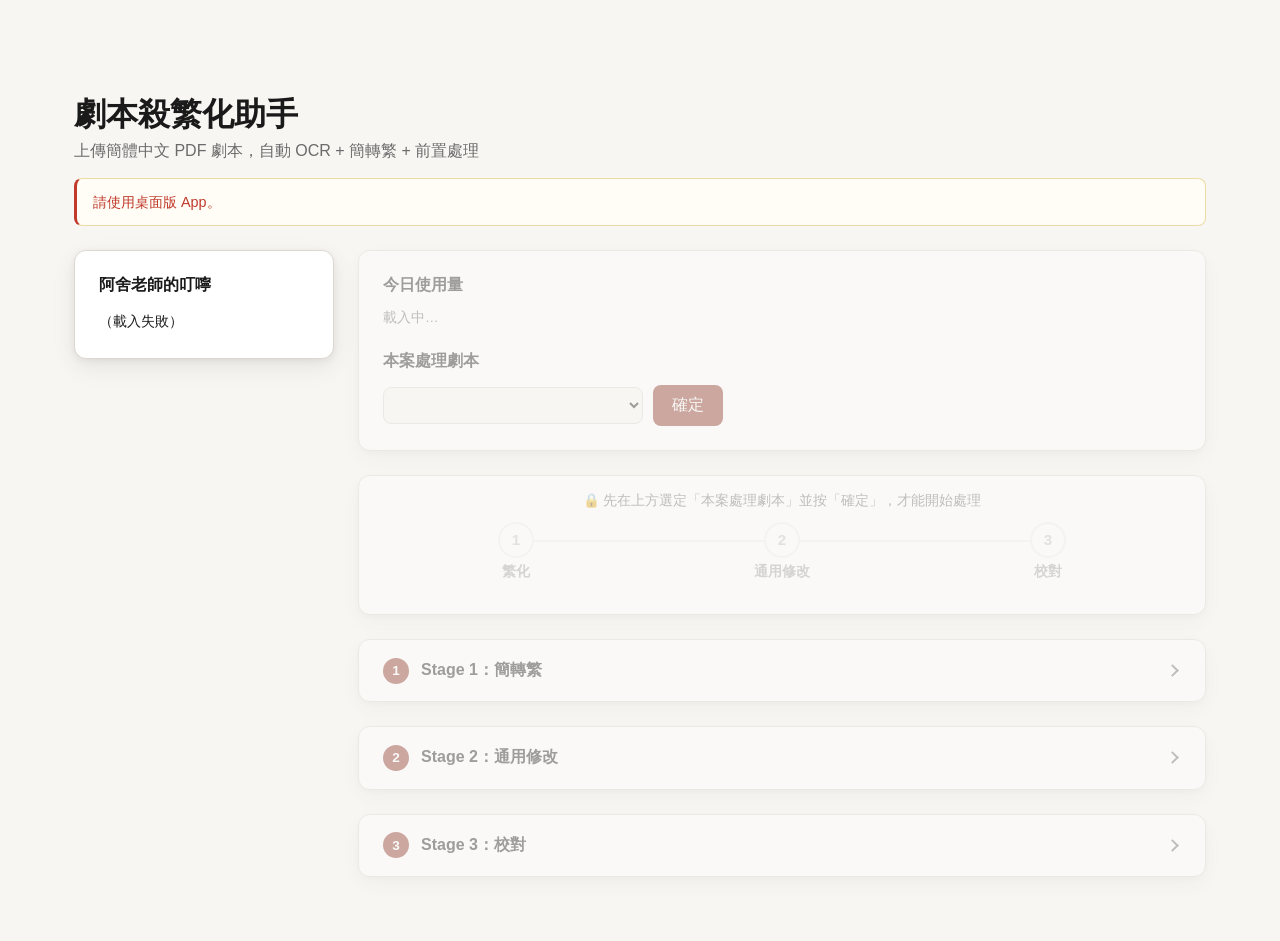
==== commit 9a4ab75a: "Stage 1 拿掉「進行LLM潤飾」開關，只保留前置處理 讓模型修正 OCR 錯字有改寫內容的風險，使用者也看不出改了哪裡，錯字交給 Stage 3 校對逐條決定。是否呼叫 LLM、Model 欄位" ====
--- a/index.html
+++ b/index.html
@@ -64,7 +64,7 @@
 
   <main class="container" id="main-view">
     <h1>劇本殺繁化助手</h1>
-    <p class="subtitle">上傳簡體中文 PDF 劇本，自動 OCR + 簡轉繁 + 潤飾</p>
+    <p class="subtitle">上傳簡體中文 PDF 劇本，自動 OCR + 簡轉繁 + 前置處理</p>
 
     <!-- 連線狀態提示。刻意放在 .page-layout 外面：頁面鎖住時
          .main-column 會被套上 .page-locked（opacity 0.4），提示如果放在
@@ -209,23 +209,6 @@
                 <p class="field-help">移除頁碼與標頭，接合斷句，全形標點符號，整理上下引號。</p>
               </div>
 
-              <div class="field">
-                <label class="switch-row" for="llm-refine-toggle">
-                  <span>進行LLM潤飾</span>
-                  <span class="switch-with-label">
-                    <span class="switch-label-text">off</span>
-                    <span class="switch">
-                      <input type="checkbox" id="llm-refine-toggle" />
-                      <span class="switch-track"></span>
-                    </span>
-                    <span class="switch-label-text">on</span>
-                  </span>
-                </label>
-                <p class="field-help">
-                  LLM潤飾可修正OCR錯字，但有改寫內容或刪除段落的風險。如果關閉，Model仍會用在前置處理，以及接續的 Stage 2 分析報告、Stage 3 校對。
-                </p>
-              </div>
-
               <div class="field" id="model-field">
                 <label for="model-select">Model</label>
                 <select id="model-select"></select>
@@ -259,7 +242,7 @@
                   <option value="all">一路執行完所有 Stage</option>
                 </select>
                 <p class="field-help">
-                  接下去的 Stage 2 分析報告、Stage 3 校對都沿用這裡選的 Model，輸出格式也沿用這裡的設定。「一路執行完所有 Stage」會依序跑完 Stage 2、Stage 3，不看 Stage 2 的「接續 Stage 3 校對」開關。「進行前置處理」與「進行LLM潤飾」都關閉時，只能接 Stage 2，而且不做分析報告。
+                  接下去的 Stage 2 分析報告、Stage 3 校對都沿用這裡選的 Model，輸出格式也沿用這裡的設定。「一路執行完所有 Stage」會依序跑完 Stage 2、Stage 3，不看 Stage 2 的「接續 Stage 3 校對」開關。「進行前置處理」關閉時，只能接 Stage 2，而且不做分析報告。
                 </p>
               </div>
 
--- a/css/layout.css
+++ b/css/layout.css
@@ -148,7 +148,7 @@
   opacity: 0.5;
 }
 
-/* 個別欄位的鎖定（例如「進行LLM潤飾」關掉時的 Model 欄位）跟整組的
+/* 個別欄位的鎖定（例如「進行前置處理」關掉時的 Model 欄位）跟整組的
    .form-group.locked 是疊加關係，不是取代它，所以做成獨立的 class */
 .field.locked {
   opacity: 0.5;
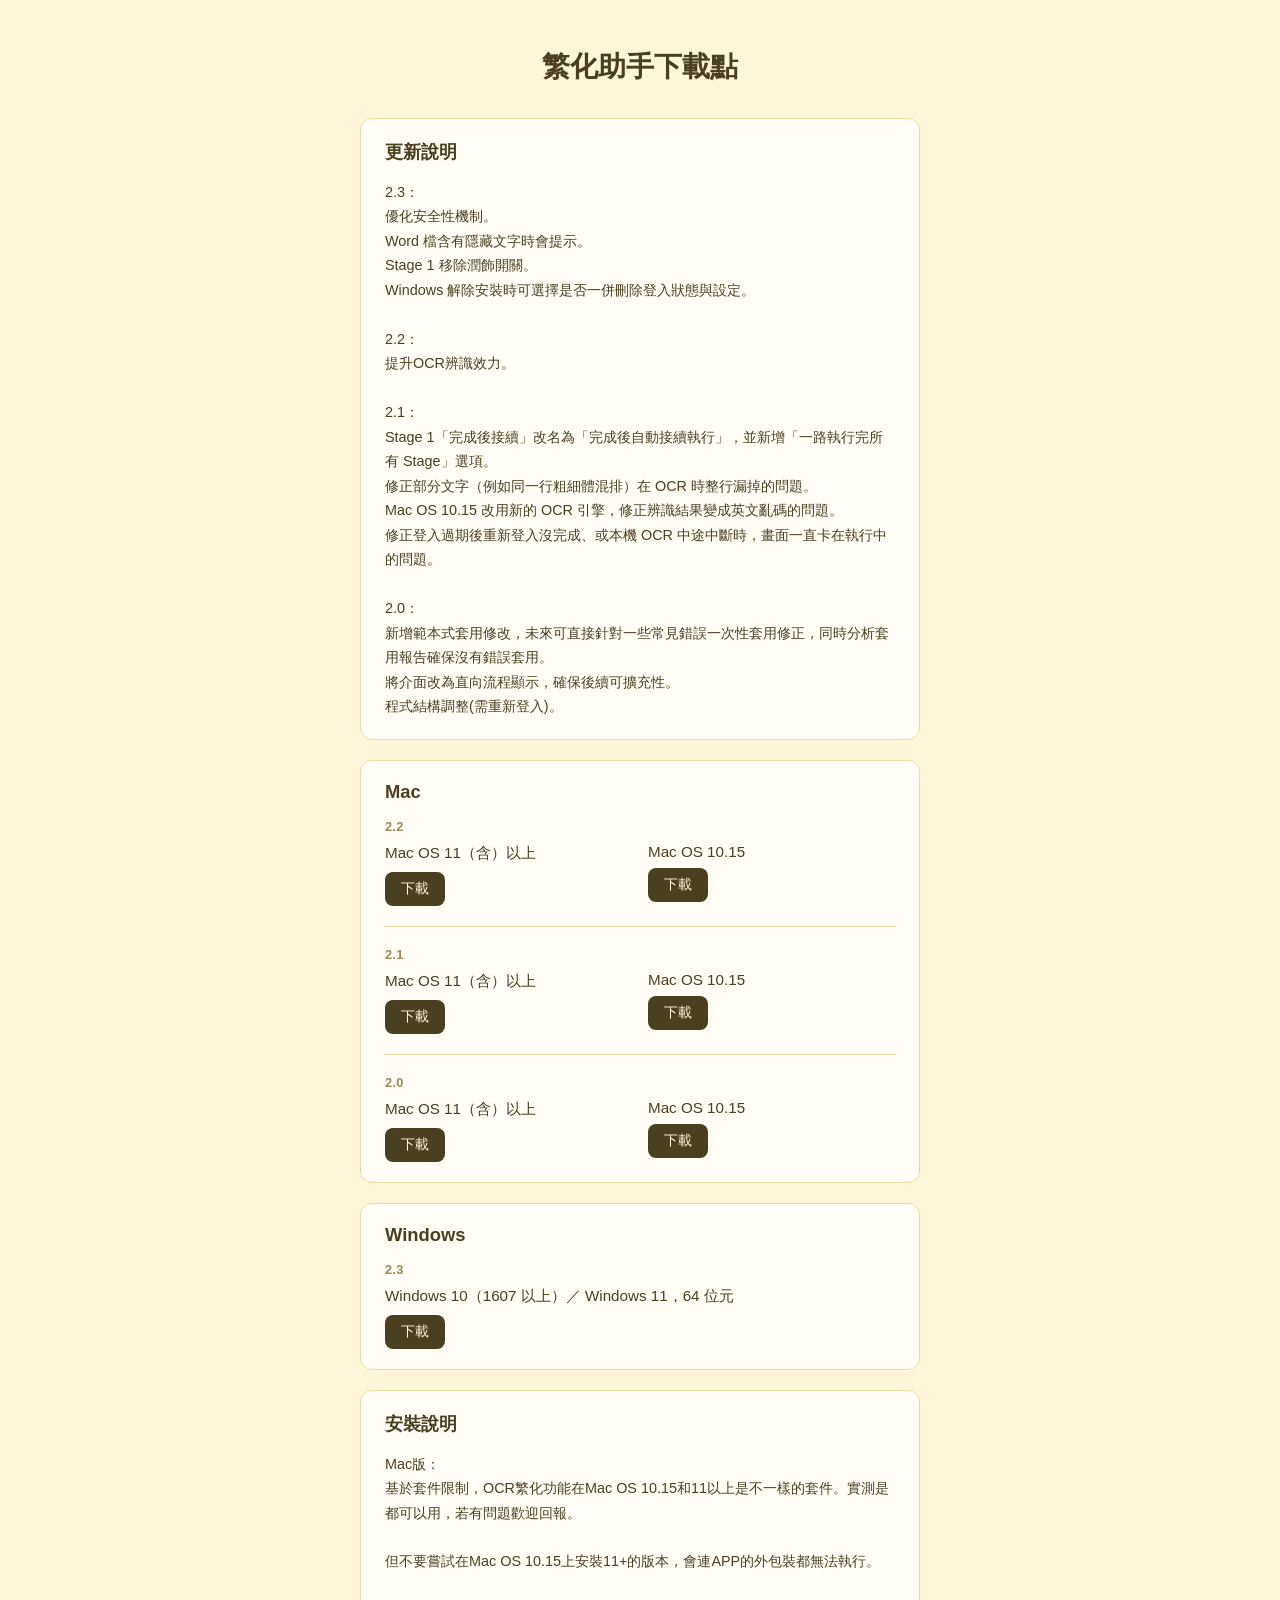
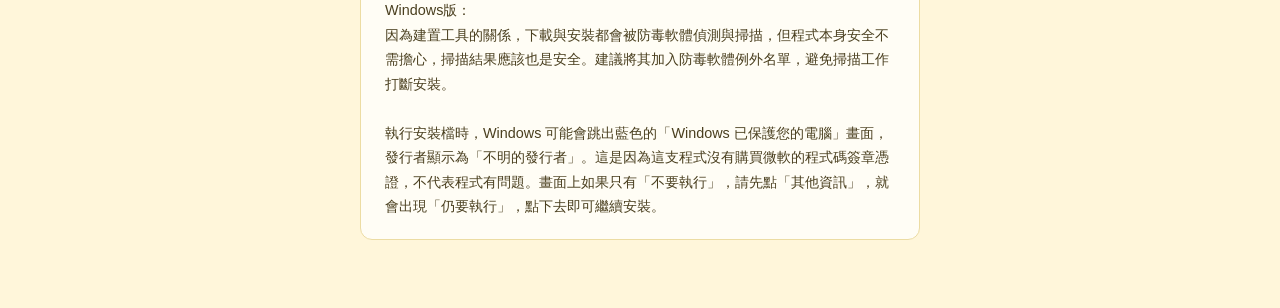
==== commit 0afe46c6: "下載頁 Windows 改成只放 2.3，更新說明加上 2.3 Co-Authored-By: Claude Opus 5.5 <noreply@anthropic.com>" ====
--- a/index.html
+++ b/index.html
@@ -2,674 +2,113 @@
 <html lang="zh-Hant">
 <head>
   <meta charset="UTF-8" />
-  <!-- 內容安全政策：只執行這個 App 自己的腳本，只連得到自己的後端與本機的 OCR
-       服務。萬一有人能把內容塞進頁面（例如顯示的資料沒跳脫好），也沒辦法從
-       別的地方載入腳本、或把資料送到別的主機。登入由桌面殼在系統瀏覽器完成，
-       頁面不載入 Google 的任何腳本，所以也不放行 Google 的網址。
-       style-src 不允許 inline style：頁面的樣式全部在 css/ 的樣式表裡，用不到
-       style 屬性與 <style> 標籤。
-       zhcntotw: 是 Mac 版殼供應網頁的自訂 scheme：WebKit 的 'self' 不認自訂
-       scheme 的來源，不寫出來的話，App 自己的腳本會全部被擋下、整頁不會動
-       （用真的 WKWebView 實測）。這個 scheme 只有殼自己的處理器在供應，內容
-       一定來自 App 裡面。
-       放在最前面：要在任何資源載入之前生效。 -->
-  <meta http-equiv="Content-Security-Policy" content="default-src 'self' zhcntotw:; script-src 'self' zhcntotw:; style-src 'self' zhcntotw:; connect-src 'self' zhcntotw: https://zh-cn-to-tw-backend.onrender.com http://localhost:* http://127.0.0.1:*; frame-src 'none'; img-src 'self' zhcntotw: data:; font-src 'self' zhcntotw:; object-src 'none'; base-uri 'none'; form-action 'none'" />
+  <!-- 只允許載入同一個站的檔案；腳本與樣式都放在外部檔案，不開 inline。
+       frame-ancestors 寫在 meta 裡無效，所以不列。 -->
+  <meta http-equiv="Content-Security-Policy" content="default-src 'none'; script-src 'self'; style-src 'self'; img-src 'self'; connect-src 'self'; object-src 'none'; base-uri 'self'; form-action 'self'" />
   <meta name="viewport" content="width=device-width, initial-scale=1.0" />
-  <title>劇本殺繁化助手</title>
-  <link rel="icon" type="image/png" href="assets/favicon.png">
-
-  <!-- 樣式表的載入順序就是優先權順序：後面的蓋前面的。刻意不用 CSS 的
-       @layer：macOS 10.15 那包用的是系統內建的 WebKit，沒更新過 Safari 的
-       機器不認得 @layer，整個區塊會被丟掉、畫面直接沒有樣式。 -->
-  <link rel="stylesheet" href="css/tokens.css" />
-  <link rel="stylesheet" href="css/base.css" />
-  <link rel="stylesheet" href="css/layout.css" />
-  <link rel="stylesheet" href="css/components/account.css" />
-  <link rel="stylesheet" href="css/components/notice.css" />
-  <link rel="stylesheet" href="css/components/switch.css" />
-  <link rel="stylesheet" href="css/components/stepper.css" />
-  <link rel="stylesheet" href="css/components/stage-card.css" />
-  <link rel="stylesheet" href="css/components/log-list.css" />
-  <link rel="stylesheet" href="css/components/findings.css" />
-  <link rel="stylesheet" href="css/components/pattern.css" />
-  <link rel="stylesheet" href="css/components/toast.css" />
-  <link rel="stylesheet" href="css/components/modal.css" />
-  <link rel="stylesheet" href="css/pages/admin.css" />
-  <link rel="stylesheet" href="css/utilities.css" />
-
-  <!-- 整個前端是 ES module，入口只有這一支（相依關係由各檔案自己 import）。
-       module 一定要從有來源的網址載入，file:// 會被 CORS 擋掉——桌面殼
-       2.0 起改用 https://zh-cn-to-tw.example（Windows）／zhcntotw://app（Mac）
-       載入這個頁面就是為了這個。 -->
-  <script type="module" src="js/main.js"></script>
+  <title>繁化助手下載點</title>
+  <link rel="icon" type="image/png" href="favicon.png">
+  <link rel="stylesheet" href="style.css">
 </head>
 <body>
-  <header class="top-bar">
-    <button type="button" id="admin-toggle-btn" class="admin-toggle-btn" hidden>管理員介面</button>
-    <div id="google-signin-button" class="google-signin-btn"></div>
-    <div class="account-slot" id="account-slot" hidden>
-      <span class="account-slot__icon" aria-hidden="true">
-        <svg viewBox="0 0 24 24" width="18" height="18" fill="none" stroke="currentColor" stroke-width="1.8">
-          <circle cx="12" cy="8" r="4"/>
-          <path d="M4 20c0-4.4 3.6-7 8-7s8 2.6 8 7"/>
-        </svg>
-      </span>
-      <span class="account-slot__label" id="account-label">帳號</span>
-      <div class="account-dropdown" id="account-dropdown" hidden>
-        <button type="button" class="account-dropdown__item" id="btn-sign-out">登出</button>
-        <button type="button" class="account-dropdown__item" id="btn-sign-out-all">登出所有裝置</button>
-      </div>
-    </div>
-  </header>
+  <main>
+    <h1>繁化助手下載點</h1>
 
-  <main class="container" id="main-view">
-    <h1>劇本殺繁化助手</h1>
-    <p class="subtitle">上傳簡體中文 PDF 劇本，自動 OCR + 簡轉繁 + 前置處理</p>
+    <section>
+      <h2>更新說明</h2>
+      <p class="notice-text">2.3：
+優化安全性機制。
+Word 檔含有隱藏文字時會提示。
+Stage 1 移除潤飾開關。
+Windows 解除安裝時可選擇是否一併刪除登入狀態與設定。
 
-    <!-- 連線狀態提示。刻意放在 .page-layout 外面：頁面鎖住時
-         .main-column 會被套上 .page-locked（opacity 0.4），提示如果放在
-         裡面會跟著變灰看不清楚，而這個提示存在的意義正是「頁面為什麼
-         是灰的」。也刻意不用 toast——toast 3.5 秒就自動消失，而冷啟動
-         可能要一分鐘以上，訊息會在使用者還在等的時候就不見了。 -->
-    <p id="connection-notice" class="connection-notice" hidden></p>
+2.2：
+提升OCR辨識效力。
 
-    <div class="page-layout">
-      <div class="sidebar-column">
-        <section class="notice-box card">
-          <h2>阿舍老師的叮嚀</h2>
-          <p id="ta-notice-text" class="notice-text">載入中…</p>
-        </section>
-      </div>
+2.1：
+Stage 1「完成後接續」改名為「完成後自動接續執行」，並新增「一路執行完所有 Stage」選項。
+修正部分文字（例如同一行粗細體混排）在 OCR 時整行漏掉的問題。
+Mac OS 10.15 改用新的 OCR 引擎，修正辨識結果變成英文亂碼的問題。
+修正登入過期後重新登入沒完成、或本機 OCR 中途中斷時，畫面一直卡在執行中的問題。
 
-      <div class="main-column">
-        <section class="usage-box card">
-          <h2>今日使用量</h2>
-          <div id="usage-list" class="usage-list usage-list--grid">載入中…</div>
-
-          <h2>本案處理劇本</h2>
-          <div class="project-picker-row">
-            <select id="project-select"></select>
-            <button type="button" id="project-confirm-btn">確定</button>
-          </div>
-
-          <div id="project-usage-block" hidden>
-            <h2>本案使用Claude token狀況</h2>
-            <div id="project-usage-list" class="usage-list">載入中…</div>
-          </div>
-        </section>
-
-        <!-- 處理流程：三個圓代表三個 Stage，狀態由 js/app/workflow.js 決定
-             （正在執行／等等會執行／這次不會執行／已完成／失敗）。點圓可以
-             跳到對應的 Stage。
-             還沒確定劇本案之前整條是灰的、鎖住的（js/app/stage-card.js），
-             按下確定才解鎖，讓人一眼看出「現在可以往下做了」。 -->
-        <nav class="stepper card is-locked" id="stepper" aria-label="處理流程">
-          <p class="stepper__lock-hint" id="stepper-lock-hint">先在上方選定「本案處理劇本」並按「確定」，才能開始處理</p>
-          <ol class="stepper__list">
-            <li class="stepper__step" data-stage="1" data-status="idle">
-              <button type="button" class="stepper__jump" data-target="stage1-card">
-                <span class="stepper__dot">1</span>
-                <span class="stepper__label">繁化</span>
-                <span class="stepper__status"></span>
-              </button>
-            </li>
-            <li class="stepper__step" data-stage="2" data-status="idle">
-              <button type="button" class="stepper__jump" data-target="stage2-card">
-                <span class="stepper__dot">2</span>
-                <span class="stepper__label">通用修改</span>
-                <span class="stepper__status"></span>
-              </button>
-            </li>
-            <li class="stepper__step" data-stage="3" data-status="idle">
-              <button type="button" class="stepper__jump" data-target="stage3-card">
-                <span class="stepper__dot">3</span>
-                <span class="stepper__label">校對</span>
-                <span class="stepper__status"></span>
-              </button>
-            </li>
-          </ol>
-        </nav>
-
-        <!-- ===== Stage 1：繁化 ===== -->
-        <section class="stage-card card is-collapsed" id="stage1-card" data-stage="1">
-          <button type="button" class="stage-card__header" aria-expanded="false" aria-controls="stage1-body">
-            <span class="stage-card__badge">1</span>
-            <span class="stage-card__title">Stage 1：簡轉繁</span>
-            <span class="stage-card__summary" id="stage1-summary"></span>
-            <span class="stage-card__chevron" aria-hidden="true"></span>
-          </button>
-          <div class="stage-card__body" id="stage1-body">
-            <div class="form-group" id="stage1-form-group">
-              <div class="field">
-                <label for="file-input">PDF 檔案</label>
-                <input type="file" id="file-input" accept="application/pdf" />
-              </div>
-
-              <div class="field">
-                <label for="dpi-input">PDF 轉圖片解析度（DPI）</label>
-                <input type="number" id="dpi-input" />
-                <p class="field-help" id="dpi-help"></p>
-              </div>
-
-              <div class="field">
-                <label for="ocr-threshold-select">OCR門檻值</label>
-                <select id="ocr-threshold-select">
-                  <option value="0.1">0.1</option>
-                  <option value="0.3" selected>0.3</option>
-                  <option value="0.5">0.5</option>
-                  <option value="0.7">0.7</option>
-                </select>
-                <p class="field-help">
-                  辨識文字的門檻值，越低越不會漏字，但有抓到雜訊的風險，若背景壓圖可能需要高門檻值才能抓到字。
-                </p>
-              </div>
-
-              <div class="field">
-                <label class="switch-row" for="detect-cover-toggle">
-                  <span>偵測首頁是否為封面</span>
-                  <span class="switch-with-label">
-                    <span class="switch-label-text">off</span>
-                    <span class="switch">
-                      <input type="checkbox" id="detect-cover-toggle" checked />
-                      <span class="switch-track"></span>
-                    </span>
-                    <span class="switch-label-text">on</span>
-                  </span>
-                </label>
-                <p class="field-help">偵測首頁是否為含圖片之封面，若是則移除。</p>
-              </div>
-
-              <div class="field">
-                <label class="switch-row" for="split-left-right-toggle">
-                  <span>切割左右頁格式</span>
-                  <span class="switch-with-label">
-                    <span class="switch-label-text">off</span>
-                    <span class="switch">
-                      <input type="checkbox" id="split-left-right-toggle" />
-                      <span class="switch-track"></span>
-                    </span>
-                    <span class="switch-label-text">on</span>
-                  </span>
-                </label>
-                <p class="field-help">若檔案為左右頁格式，將其分割成兩頁，左頁為前一頁，右頁為後一頁。</p>
-              </div>
-
-              <div class="field">
-                <label class="switch-row" for="preprocess-toggle">
-                  <span>進行前置處理</span>
-                  <span class="switch-with-label">
-                    <span class="switch-label-text">off</span>
-                    <span class="switch">
-                      <input type="checkbox" id="preprocess-toggle" checked />
-                      <span class="switch-track"></span>
-                    </span>
-                    <span class="switch-label-text">on</span>
-                  </span>
-                </label>
-                <p class="field-help">移除頁碼與標頭，接合斷句，全形標點符號，整理上下引號。</p>
-              </div>
-
-              <div class="field" id="model-field">
-                <label for="model-select">Model</label>
-                <select id="model-select"></select>
-                <p class="field-help" id="model-help"></p>
-              </div>
-
-              <div class="field" id="batch-field">
-                <label for="batch-select">批次頁數</label>
-                <select id="batch-select">
-                  <option value="5">5 頁</option>
-                  <option value="10">10 頁</option>
-                  <option value="20">20 頁</option>
-                  <option value="30">30 頁</option>
-                  <option value="whole">整本丟（不分批）</option>
-                </select>
-                <p class="field-help" id="batch-help"></p>
-              </div>
-
-              <div class="field" id="retry-field">
-                <label for="retry-input">API 失敗重試次數</label>
-                <input type="number" id="retry-input" />
-                <p class="field-help" id="retry-help"></p>
-              </div>
-
-              <div class="field">
-                <label for="stage1-chain-select">完成後自動接續執行</label>
-                <select id="stage1-chain-select">
-                  <option value="none">不接續（手動決定下一步）</option>
-                  <option value="stage2">接 Stage 2 通用修改</option>
-                  <option value="stage3">接 Stage 3 校對</option>
-                  <option value="all">一路執行完所有 Stage</option>
-                </select>
-                <p class="field-help">
-                  接下去的 Stage 2 分析報告、Stage 3 校對都沿用這裡選的 Model，輸出格式也沿用這裡的設定。「一路執行完所有 Stage」會依序跑完 Stage 2、Stage 3，不看 Stage 2 的「接續 Stage 3 校對」開關。「進行前置處理」關閉時，只能接 Stage 2，而且不做分析報告。
-                </p>
-              </div>
-
-              <div class="field">
-                <label class="switch-row" for="docx-toggle">
-                  <span>輸出格式</span>
-                  <span class="switch-with-label">
-                    <span class="switch-label-text">txt</span>
-                    <span class="switch">
-                      <input type="checkbox" id="docx-toggle" />
-                      <span class="switch-track"></span>
-                    </span>
-                    <span class="switch-label-text">docx</span>
-                  </span>
-                </label>
-              </div>
-
-              <button id="submit-btn">上傳並開始繁化</button>
-            </div>
-
-            <section class="stage-result" id="status-box" hidden>
-              <h3>處理進度</h3>
-              <p>狀態：<span id="status-text">-</span></p>
-              <ul id="log-list" class="log-list"></ul>
-              <div id="ocr-gap-box" hidden>
-                <h3>請對照原檔確認的位置</h3>
-                <p class="field-help">
-                  「可能漏了一行」是行距比同一頁其他行大，原檔在那裡可能有一行沒有出現在結果裡；「認不清楚」是那一行有放進結果，但字可能錯很多。引用的是辨識出來的原文（簡體）。
-                </p>
-                <ul id="ocr-gap-list" class="log-list log-list--short"></ul>
-              </div>
-              <div class="download-row">
-                <button id="download-btn" disabled>下載繁化結果</button>
-                <button id="to-stage2-btn" class="button-secondary" disabled>下一步：Stage 2 通用修改</button>
-                <button id="to-stage3-btn" class="button-secondary" disabled>直接 Stage 3 校對</button>
-              </div>
-            </section>
-          </div>
-        </section>
-
-        <!-- ===== Stage 2：通用修改 ===== -->
-        <section class="stage-card card is-collapsed" id="stage2-card" data-stage="2">
-          <button type="button" class="stage-card__header" aria-expanded="false" aria-controls="stage2-body">
-            <span class="stage-card__badge">2</span>
-            <span class="stage-card__title">Stage 2：通用修改</span>
-            <span class="stage-card__summary" id="stage2-summary"></span>
-            <span class="stage-card__chevron" aria-hidden="true"></span>
-          </button>
-          <div class="stage-card__body" id="stage2-body">
-            <div class="field direct-upload-field" id="stage2-upload-field">
-              <label for="stage2-upload-input">直接上傳繁體內容（跳過 Stage 1）</label>
-              <input type="file" id="stage2-upload-input" accept=".docx,.txt" />
-              <button id="stage2-upload-btn" type="button">直接上傳到 Stage 2</button>
-              <p class="field-help">
-                上傳 .docx 或 .txt 檔案，不需要先跑 Stage 1。上傳之後畫面上
-                Stage 1 的結果會被清掉，需要的話請先下載。
-              </p>
-              <p class="field-help source-line" id="stage2-source-line" hidden></p>
-            </div>
-
-            <div class="form-group" id="stage2-form-group">
-              <h3 class="stage-card__subhead">套用範本修改</h3>
-              <p class="field-help">
-                用固定的替換範本修改全文（例如「盡管 → 儘管」），並且把半形標點
-                , ! ? : ; ( ) 轉成全形（半形空格不會動）。這一步是程式直接處理，不呼叫 AI，除了規則改掉的東西，其他一個字都不會動。
-              </p>
-
-              <div class="field">
-                <label class="switch-row" for="pattern-analysis-toggle">
-                  <span>分析報告</span>
-                  <span class="switch-with-label">
-                    <span class="switch-label-text">off</span>
-                    <span class="switch">
-                      <input type="checkbox" id="pattern-analysis-toggle" checked />
-                      <span class="switch-track"></span>
-                    </span>
-                    <span class="switch-label-text">on</span>
-                  </span>
-                </label>
-                <p class="field-help">
-                  請 AI 看過每一筆字詞修改，挑出可能改錯或需要人看的地方。只是提醒，不會改動文字；只送修改的那幾段，不送全文。
-                </p>
-                <p class="field-help field-help--note" id="pattern-analysis-skip" hidden>這次從 Stage 1 接過來，Stage 1 沒有使用 LLM，不做分析報告。</p>
-              </div>
-
-              <div class="field" id="pattern-model-field">
-                <label for="pattern-model-select">分析報告 Model</label>
-                <select id="pattern-model-select"></select>
-                <p class="field-help field-help--note" id="pattern-model-follow" hidden>這次從 Stage 1 接過來，沿用 Stage 1 選的 Model。</p>
-                <p class="field-help" id="pattern-model-help"></p>
-              </div>
-
-              <div class="field">
-                <label class="switch-row" for="pattern-custom-toggle">
-                  <span>使用個人範本</span>
-                  <span class="switch-with-label">
-                    <span class="switch-label-text">off</span>
-                    <span class="switch">
-                      <input type="checkbox" id="pattern-custom-toggle" />
-                      <span class="switch-track"></span>
-                    </span>
-                    <span class="switch-label-text">on</span>
-                  </span>
-                </label>
-                <p class="field-help">
-                  下載目前的範本、自己增減規則後再選回來，這次開著 App 期間都會用你的範本。個人範本只存在這個畫面裡，關掉 App 或重新整理就沒了，也不會改到預設範本。
-                </p>
-              </div>
-
-              <div class="pattern-custom-panel" id="pattern-custom-panel">
-                <div class="button-row">
-                  <button type="button" id="pattern-template-download-btn" class="button-secondary">下載目前範本</button>
-                  <label class="file-button button-secondary" for="pattern-template-input">選擇個人範本檔案</label>
-                  <input type="file" id="pattern-template-input" accept=".txt,text/plain" class="visually-hidden" />
-                  <button type="button" id="pattern-template-reset-btn" class="button-secondary" hidden>改回預設範本</button>
-                </div>
-                <p class="field-help" id="pattern-template-status"></p>
-                <ul class="issue-list" id="pattern-template-issues" hidden></ul>
-              </div>
-
-              <div class="field">
-                <label class="switch-row" for="pattern-chain-toggle">
-                  <span>接續 Stage 3 校對</span>
-                  <span class="switch-with-label">
-                    <span class="switch-label-text">off</span>
-                    <span class="switch">
-                      <input type="checkbox" id="pattern-chain-toggle" />
-                      <span class="switch-track"></span>
-                    </span>
-                    <span class="switch-label-text">on</span>
-                  </span>
-                </label>
-                <p class="field-help">套用完直接帶著結果開始 Stage 3 校對，不用等分析報告。</p>
-              </div>
-
-              <div class="field">
-                <label class="switch-row" for="pattern-docx-toggle">
-                  <span>輸出格式</span>
-                  <span class="switch-with-label">
-                    <span class="switch-label-text">txt</span>
-                    <span class="switch">
-                      <input type="checkbox" id="pattern-docx-toggle" />
-                      <span class="switch-track"></span>
-                    </span>
-                    <span class="switch-label-text">docx</span>
-                  </span>
-                </label>
-              </div>
-
-              <button id="pattern-run-btn" disabled>開始套用</button>
-            </div>
-
-            <section class="stage-result" id="pattern-result" hidden>
-              <h3>套用結果</h3>
-              <p>狀態：<span id="pattern-status-text">-</span></p>
-              <p class="pattern-summary" id="pattern-summary"></p>
-              <ul class="issue-list issue-list--warning" id="pattern-warnings" hidden></ul>
-              <div class="download-row">
-                <button id="pattern-download-btn" type="button" disabled>下載套用結果</button>
-                <button id="pattern-report-btn" type="button" disabled>下載報告</button>
-                <button id="pattern-to-stage3-btn" type="button" class="button-secondary" disabled>下一步：Stage 3 校對</button>
-              </div>
-
-              <div class="pattern-analysis" id="pattern-analysis" hidden>
-                <h3>分析報告</h3>
-                <p>狀態：<span id="pattern-analysis-status">-</span></p>
-                <ul id="pattern-analysis-log" class="log-list log-list--short"></ul>
-                <p class="field-help" id="pattern-analysis-count"></p>
-                <ul class="analysis-list" id="pattern-analysis-list"></ul>
-                <button id="pattern-analysis-rerun-btn" type="button" class="button-secondary" hidden>重新分析</button>
-              </div>
-            </section>
-          </div>
-        </section>
-
-        <!-- ===== Stage 3：校對 ===== -->
-        <section class="stage-card card is-collapsed" id="stage3-card" data-stage="3">
-          <button type="button" class="stage-card__header" aria-expanded="false" aria-controls="stage3-body">
-            <span class="stage-card__badge">3</span>
-            <span class="stage-card__title">Stage 3：校對</span>
-            <span class="stage-card__summary" id="stage3-summary"></span>
-            <span class="stage-card__chevron" aria-hidden="true"></span>
-          </button>
-          <div class="stage-card__body" id="stage3-body">
-            <div class="field direct-upload-field" id="direct-upload-field">
-              <label for="direct-upload-input">直接上傳繁體內容（跳過 Stage 1、2）</label>
-              <input type="file" id="direct-upload-input" accept=".docx,.txt" />
-              <button id="direct-upload-btn" type="button">直接上傳到 Stage 3</button>
-              <p class="field-help">
-                上傳 .docx 或 .txt 檔案，不需要先跑 Stage 1、2 就能直接校對。上傳之後畫面上
-                Stage 1、2 的結果會被清掉，需要的話請先下載。
-              </p>
-              <p class="field-help source-line" id="stage3-source-line" hidden></p>
-            </div>
-
-            <div class="form-group" id="stage3-form-group">
-              <div class="field">
-                <label class="switch-row" for="review-preprocess-toggle">
-                  <span>進行前置處理</span>
-                  <span class="switch-with-label">
-                    <span class="switch-label-text">off</span>
-                    <span class="switch">
-                      <input type="checkbox" id="review-preprocess-toggle" />
-                      <span class="switch-track"></span>
-                    </span>
-                    <span class="switch-label-text">on</span>
-                  </span>
-                </label>
-                <p class="field-help">
-                  接合斷句、整理上下引號，直接處理、不會詢問使用者。
-                </p>
-              </div>
-
-              <div class="field">
-                <label for="review-model-select">Model</label>
-                <select id="review-model-select"></select>
-                <p class="field-help field-help--note" id="review-model-follow" hidden>這次從 Stage 1 接過來，沿用 Stage 1 選的 Model。</p>
-                <p class="field-help" id="review-model-help"></p>
-              </div>
-
-              <div class="field">
-                <label for="review-batch-select">批次字數</label>
-                <!-- 只留 1000/3000：開啟「進行前置處理」時 LLM 要連整理過的
-                     全文一起回傳，輸出量跟輸入量差不多，再大的批次會直接撞到
-                     模型單次輸出上限被截斷。 -->
-                <select id="review-batch-select">
-                  <option value="1000">1000 字</option>
-                  <option value="3000">3000 字</option>
-                </select>
-                <p class="field-help" id="review-batch-help"></p>
-              </div>
-
-              <div class="field">
-                <label for="review-retry-input">API 失敗重試次數</label>
-                <input type="number" id="review-retry-input" />
-                <p class="field-help" id="review-retry-help"></p>
-              </div>
-
-              <div class="field">
-                <label class="switch-row" for="review-docx-toggle">
-                  <span>輸出格式</span>
-                  <span class="switch-with-label">
-                    <span class="switch-label-text">txt</span>
-                    <span class="switch">
-                      <input type="checkbox" id="review-docx-toggle" />
-                      <span class="switch-track"></span>
-                    </span>
-                    <span class="switch-label-text">docx</span>
-                  </span>
-                </label>
-              </div>
-
-              <button id="review-run-btn" disabled>開始校對</button>
-            </div>
-
-            <section class="stage-result" id="review-progress" hidden>
-              <h3>處理進度</h3>
-              <p>狀態：<span id="review-status-text">-</span></p>
-              <ul id="review-log-list" class="log-list"></ul>
-            </section>
-
-            <section class="stage-result" id="review-findings-section" hidden>
-              <div class="findings-toolbar">
-                <button id="select-all-btn" type="button">全選</button>
-                <button id="select-none-btn" type="button">全不選</button>
-                <span id="findings-count" class="field-help"></span>
-              </div>
-              <div class="findings-scroll-wrap">
-                <ul id="findings-list"></ul>
-                <div id="findings-scroll-hint" class="scroll-hint" hidden>▾</div>
-              </div>
-
-              <div class="download-row">
-                <button id="apply-btn" type="button">套用勾選項目</button>
-                <button id="review-download-btn" type="button" disabled>下載校對後結果</button>
-                <button id="rerun-btn" type="button" disabled>重新校對（用套用後的文字）</button>
-              </div>
-            </section>
-          </div>
-        </section>
-      </div>
-    </div>
-  </main>
-
-  <main class="admin-container" id="admin-container" hidden>
-    <h1>管理員介面</h1>
-
-    <section class="admin-usage-totals" id="admin-usage-totals">
-      <h2>Claude Token 總使用量</h2>
-      <div id="admin-usage-totals-list" class="usage-list">載入中…</div>
+2.0：
+新增範本式套用修改，未來可直接針對一些常見錯誤一次性套用修正，同時分析套用報告確保沒有錯誤套用。
+將介面改為直向流程顯示，確保後續可擴充性。
+程式結構調整(需重新登入)。</p>
     </section>
 
-    <div class="admin-tabs">
-      <button type="button" class="admin-tab-btn active" data-tab="users">使用者管理</button>
-      <button type="button" class="admin-tab-btn" data-tab="permissions">權限管理</button>
-      <button type="button" class="admin-tab-btn" data-tab="projects">專案管理</button>
-    </div>
-
-    <!-- 使用者管理 -->
-    <section class="admin-panel" id="admin-panel-users">
-      <div class="admin-select-row">
-        <div class="field">
-          <label for="admin-user-select">管理成員</label>
-          <select id="admin-user-select"></select>
-        </div>
-        <button type="button" id="admin-user-load-btn">讀取</button>
-        <button type="button" id="admin-user-edit-btn" disabled>編輯</button>
-        <button type="button" id="admin-user-new-btn">新建</button>
-      </div>
-
-      <div class="admin-fields" id="admin-user-fields" hidden>
-        <div class="field" id="admin-user-id-field">
-          <label for="admin-user-id">ID</label>
-          <input type="text" id="admin-user-id" disabled />
-        </div>
-        <div class="field">
-          <label for="admin-user-email">信箱</label>
-          <input type="text" id="admin-user-email" disabled />
-        </div>
-        <div class="field">
-          <label for="admin-user-name">姓名</label>
-          <input type="text" id="admin-user-name" disabled />
-        </div>
-        <div class="field">
-          <label for="admin-user-role">權限</label>
-          <select id="admin-user-role" disabled></select>
-        </div>
-        <div class="field">
-          <label for="admin-user-status">狀態</label>
-          <select id="admin-user-status" disabled>
-            <option value="active">active</option>
-            <option value="deactive">deactive</option>
-          </select>
-        </div>
-        <div class="admin-fields-actions" id="admin-user-create-actions" hidden>
-          <button type="button" id="admin-user-create-submit-btn">建立</button>
-          <button type="button" id="admin-user-create-cancel-btn">取消</button>
+    <section>
+      <h2>Mac</h2>
+      <div class="version-block">
+        <p class="version-label">2.2</p>
+        <div class="tier-row">
+          <div class="tier">
+            <span>Mac OS 11（含）以上</span>
+            <a href="https://github.com/beethoreven/zh-cn-to-tw-mac/releases/download/v2.2-11-plus/ZhCnToTw-2.2-11+.dmg">下載</a>
+          </div>
+          <div class="tier">
+            <span>Mac OS 10.15</span>
+            <a href="https://github.com/beethoreven/zh-cn-to-tw-mac/releases/download/v2.2-10-15/ZhCnToTw-2.2-10.15.dmg">下載</a>
+          </div>
         </div>
       </div>
-
-      <div class="admin-user-projects" id="admin-user-projects-block" hidden>
-        <h3>負責的專案</h3>
-        <div id="admin-user-projects-list" class="usage-list">載入中…</div>
+      <div class="version-block">
+        <p class="version-label">2.1</p>
+        <div class="tier-row">
+          <div class="tier">
+            <span>Mac OS 11（含）以上</span>
+            <a href="https://github.com/beethoreven/zh-cn-to-tw-mac/releases/download/v2.1-11-plus/ZhCnToTw-2.1-11+.dmg">下載</a>
+          </div>
+          <div class="tier">
+            <span>Mac OS 10.15</span>
+            <a href="https://github.com/beethoreven/zh-cn-to-tw-mac/releases/download/v2.1-10-15/ZhCnToTw-2.1-10.15.dmg">下載</a>
+          </div>
+        </div>
       </div>
+      <div class="version-block">
+        <p class="version-label">2.0</p>
+        <div class="tier-row">
+          <div class="tier">
+            <span>Mac OS 11（含）以上</span>
+            <a href="https://github.com/beethoreven/zh-cn-to-tw-mac/releases/download/v2.0-11-plus/ZhCnToTw-2.0-11+.dmg">下載</a>
+          </div>
+          <div class="tier">
+            <span>Mac OS 10.15</span>
+            <a href="https://github.com/beethoreven/zh-cn-to-tw-mac/releases/download/v2.0-10-15/ZhCnToTw-2.0-10.15.dmg">下載</a>
+          </div>
+        </div>
+      </div>
+      <!-- 之後出新版本，在這個 section 裡、上面這個 .version-block
+           之前再插一個新的 .version-block（放最上面，新版在前）即可，
+           分隔線靠 .version-block + .version-block 這個相鄰兄弟選擇器
+           自動出現，不用改其他地方。保留舊版供人回退：不要改寫既有的
+           .version-block，改寫的話舊版本的下載連結會消失、不留任何
+           痕跡。 -->
     </section>
 
-    <!-- 權限管理 -->
-    <section class="admin-panel" id="admin-panel-permissions" hidden>
-      <div class="admin-select-row">
-        <div class="field">
-          <label for="admin-permission-select">選擇權限</label>
-          <select id="admin-permission-select"></select>
-        </div>
-        <button type="button" id="admin-permission-load-btn">讀取</button>
-        <button type="button" id="admin-permission-edit-btn" disabled>編輯</button>
-      </div>
-
-      <div class="admin-fields" id="admin-permission-fields" hidden>
-        <div class="field">
-          <label for="admin-permission-id">ID</label>
-          <input type="text" id="admin-permission-id" disabled />
-        </div>
-        <div class="field">
-          <label for="admin-permission-role">權限</label>
-          <select id="admin-permission-role" disabled></select>
-        </div>
-        <div class="field">
-          <label for="admin-permission-haiku">Haiku 使用上限</label>
-          <input type="number" id="admin-permission-haiku" disabled min="0" />
+    <section>
+      <h2>Windows</h2>
+      <!-- 跟 Mac 那個 section 同一個規則：
+           每次出新版就新增一個 .version-block（放最上面，新版在前），
+           保留舊版供人回退，分隔線靠 .version-block + .version-block
+           這個相鄰兄弟選擇器自動出現，不用改其他地方。不要改寫既有的
+           .version-block。只有某個舊版本已經不該再被使用時才移除它
+           （例如被強制更新淘汰、min_version 已經超過它）。 -->
+      <div class="version-block">
+        <p class="version-label">2.3</p>
+        <div class="tier">
+          <span>Windows 10（1607 以上）／ Windows 11，64 位元</span>
+          <a href="https://github.com/beethoreven/zh-cn-to-tw-windows/releases/download/v2.3/ZhCnToTw-Setup-2.3.exe">下載</a>
         </div>
       </div>
     </section>
 
-    <!-- 專案管理 -->
-    <section class="admin-panel" id="admin-panel-projects" hidden>
-      <div class="admin-select-row">
-        <div class="field">
-          <label for="admin-project-select">選擇專案</label>
-          <select id="admin-project-select"></select>
-        </div>
-        <button type="button" id="admin-project-load-btn">讀取</button>
-        <button type="button" id="admin-project-edit-btn" disabled>編輯</button>
-        <button type="button" id="admin-project-new-btn">新建</button>
-      </div>
-
-      <div class="admin-fields admin-project-fields" id="admin-project-fields" hidden>
-        <div class="field" id="admin-project-id-field">
-          <label for="admin-project-id">ID</label>
-          <input type="text" id="admin-project-id" disabled />
-        </div>
-        <div class="field">
-          <label for="admin-project-name">名稱</label>
-          <input type="text" id="admin-project-name" disabled />
-        </div>
-        <div class="field">
-          <label for="admin-project-status">狀態</label>
-          <select id="admin-project-status" disabled>
-            <option value="pending">pending</option>
-            <option value="ongoing">ongoing</option>
-            <option value="delayed">delayed</option>
-            <option value="done_not_paid">done_not_paid</option>
-            <option value="paid">paid</option>
-            <option value="closed">closed</option>
-          </select>
-        </div>
-        <!-- 第二行：三個負責人。拆單時一個專案會同時給不只一個人，
-             任何一格填到的人都能使用這個專案；負責人2/3 可以空著 -->
-        <div class="field admin-project-owner-first">
-          <label for="admin-project-owner-1">負責人1</label>
-          <select id="admin-project-owner-1" disabled></select>
-        </div>
-        <div class="field">
-          <label for="admin-project-owner-2">負責人2</label>
-          <select id="admin-project-owner-2" disabled></select>
-        </div>
-        <div class="field">
-          <label for="admin-project-owner-3">負責人3</label>
-          <select id="admin-project-owner-3" disabled></select>
-        </div>
-        <div class="admin-fields-actions" id="admin-project-create-actions" hidden>
-          <button type="button" id="admin-project-create-submit-btn">建立</button>
-          <button type="button" id="admin-project-create-cancel-btn">取消</button>
-        </div>
-      </div>
+    <section>
+      <h2>安裝說明</h2>
+      <p id="download-notice" class="notice-text">載入中...</p>
     </section>
   </main>
 
-  <div id="toast" class="toast" role="status" aria-live="polite"></div>
+  <script src="notice.js"></script>
 </body>
 </html>
--- a/style.css
+++ b/style.css
@@ -0,0 +1,98 @@
+:root {
+  color-scheme: light;
+}
+body {
+  margin: 0;
+  min-height: 100vh;
+  background: #fff6da;
+  color: #4a3f1f;
+  font-family: -apple-system, BlinkMacSystemFont, "Segoe UI", "PingFang TC",
+    "Microsoft JhengHei", sans-serif;
+  display: flex;
+  justify-content: center;
+  padding: 3rem 1.25rem;
+  box-sizing: border-box;
+}
+main {
+  width: 100%;
+  max-width: 560px;
+}
+h1 {
+  font-size: 1.75rem;
+  margin: 0 0 2rem;
+  text-align: center;
+}
+section {
+  background: #fffdf5;
+  border: 1px solid #ecdca3;
+  border-radius: 12px;
+  padding: 1.25rem 1.5rem;
+  margin-bottom: 1.25rem;
+}
+h2 {
+  font-size: 1.15rem;
+  margin: 0 0 1rem;
+}
+
+/* 一個版本區塊＝一個版本號小標 + 該版本底下各分流的下載選項。
+   之後同一個平台出新版本，就在同一個 section 裡再加一個
+   .version-block（放在最上面，新版在前）——版本區塊之間的分隔線
+   靠 + 這個相鄰兄弟選擇器自動出現，只有一個版本時完全不會畫出來，
+   不用另外判斷「是不是第一個版本」。 */
+.version-block + .version-block {
+  margin-top: 1.25rem;
+  padding-top: 1.25rem;
+  border-top: 1px solid #ecdca3;
+}
+.version-label {
+  margin: 0 0 0.6rem;
+  font-size: 0.8rem;
+  font-weight: 600;
+  color: #9a8a54;
+  letter-spacing: 0.02em;
+}
+/* 用 grid 切成剛好兩等分，不是 flex 的 space-between——space-between
+   只會把兩塊推到最左/最右，中間那條界線實際上跟著兩塊各自的內容
+   寬度跑，不是真正固定在正中間。grid-template-columns: 1fr 1fr
+   保證第二欄永遠從容器正中間開始，Mac OS 12 那塊固定貼齊中線
+   右側，不受文字/按鈕寬度影響。 */
+.tier-row {
+  display: grid;
+  grid-template-columns: 1fr 1fr;
+  gap: 1rem;
+}
+.tier {
+  display: flex;
+  flex-direction: column;
+  align-items: flex-start;
+  gap: 0.5rem;
+}
+.tier span {
+  font-size: 0.95rem;
+}
+.tier a {
+  display: inline-block;
+  padding: 0.45rem 1rem;
+  border-radius: 8px;
+  background: #4a3f1f;
+  color: #fff6da;
+  text-decoration: none;
+  font-size: 0.9rem;
+  white-space: nowrap;
+}
+.empty-note {
+  margin: 0;
+  color: #9a8a54;
+  font-size: 0.9rem;
+}
+/* white-space: pre-line 保留 .txt 檔裡的換行——跟主站
+   zh-cn-to-tw-web 的 .notice-text（顯示「阿舍老師的叮嚀」那塊）
+   同一個規則，這裡是同名但獨立的一份，因為這個頁面是完全獨立的
+   orphan branch，沒有共用 style.css。 */
+.notice-text {
+  margin: 0;
+  font-size: 0.9rem;
+  line-height: 1.7;
+  color: #4a3f1f;
+  white-space: pre-line;
+}
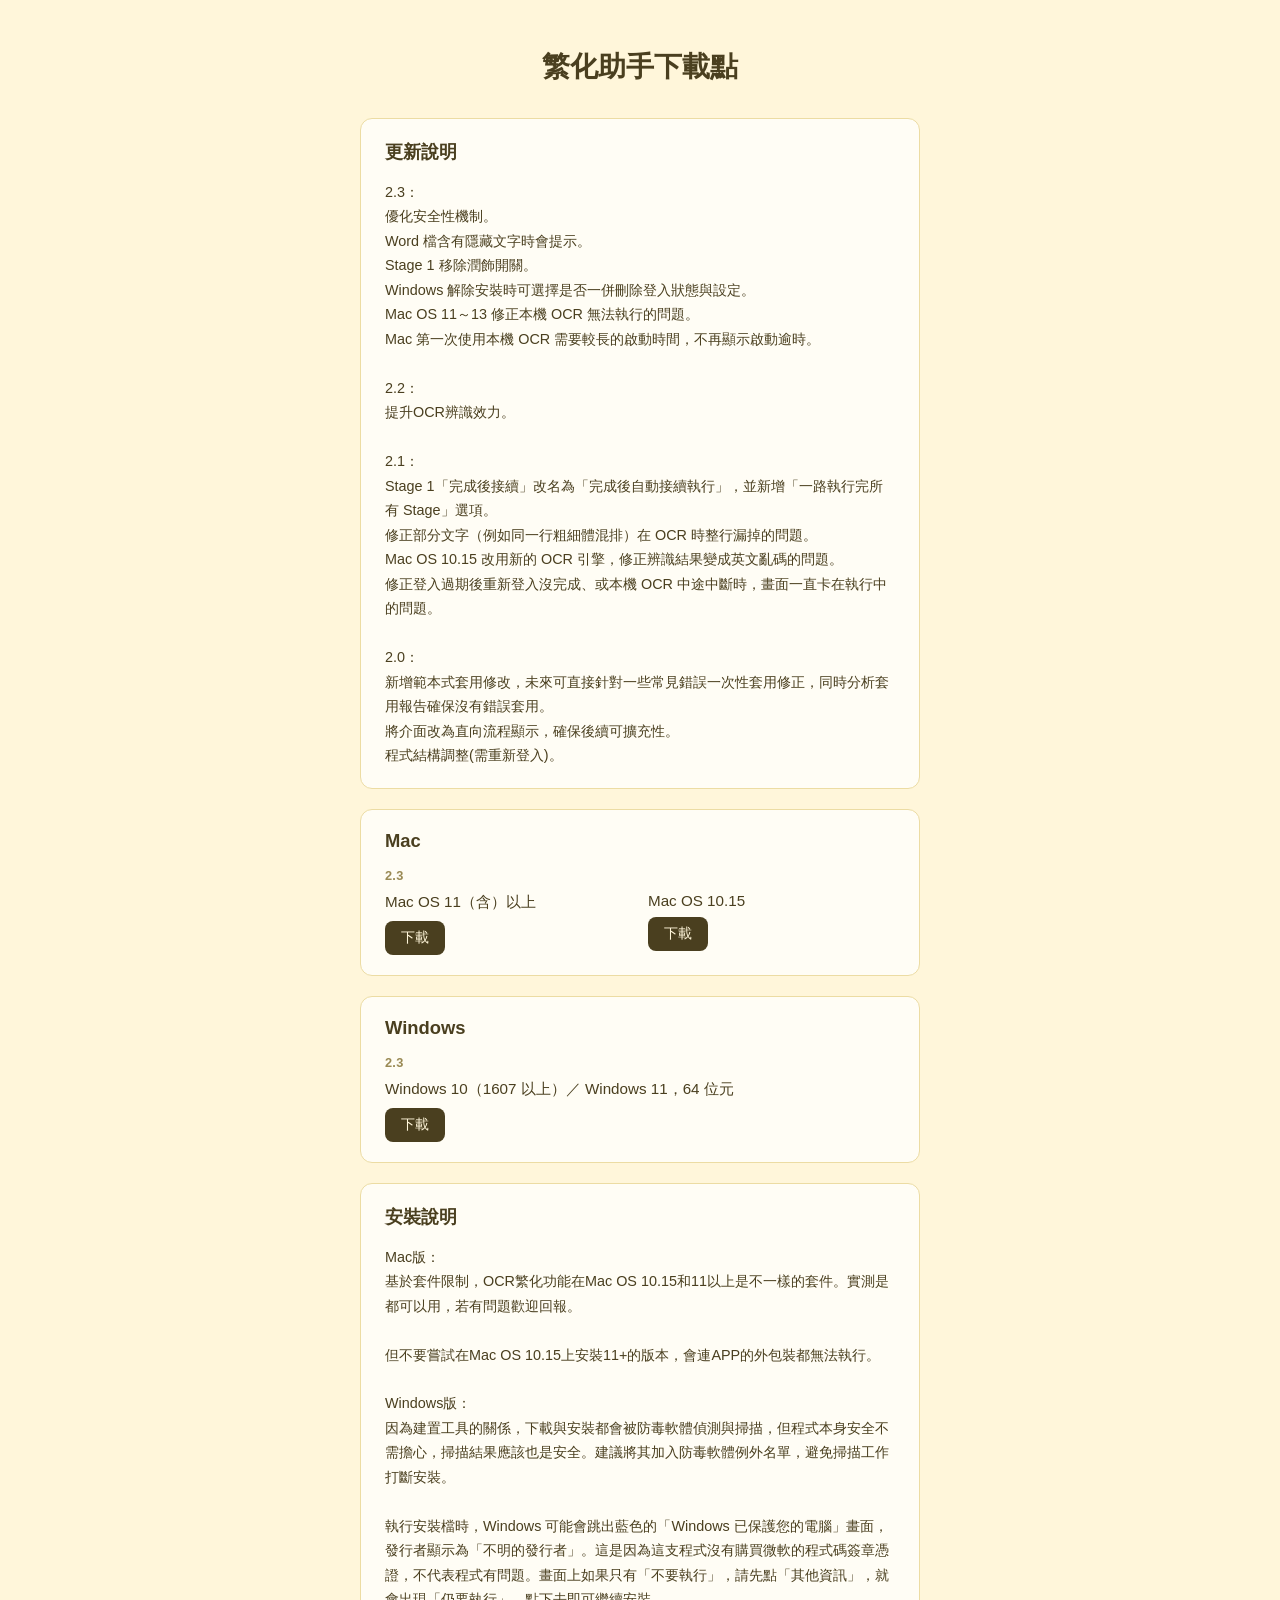
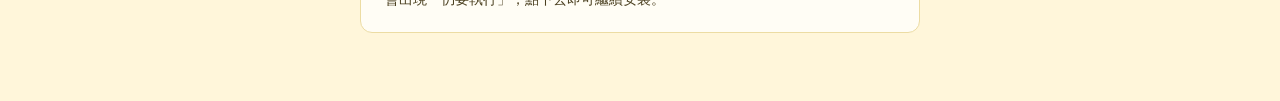
==== commit ddc5d818: "下載頁 Mac 改成只放 2.3，更新說明加上 Mac 的修正 Co-Authored-By: Claude Opus 5.5 <noreply@anthropic.com>" ====
--- a/index.html
+++ b/index.html
@@ -21,6 +21,8 @@
 Word 檔含有隱藏文字時會提示。
 Stage 1 移除潤飾開關。
 Windows 解除安裝時可選擇是否一併刪除登入狀態與設定。
+Mac OS 11～13 修正本機 OCR 無法執行的問題。
+Mac 第一次使用本機 OCR 需要較長的啟動時間，不再顯示啟動逾時。
 
 2.2：
 提升OCR辨識效力。
@@ -39,51 +41,24 @@
 
     <section>
       <h2>Mac</h2>
+      <!-- 每次出新版就新增一個 .version-block（放最上面，新版在前），
+           分隔線靠 .version-block + .version-block 這個相鄰兄弟選擇器
+           自動出現，不用改其他地方。舊版本只有在已經不該再被使用時才移除
+           （例如被強制更新淘汰、min_version 已經超過它），2.3 起舊版都
+           已移除。 -->
       <div class="version-block">
-        <p class="version-label">2.2</p>
+        <p class="version-label">2.3</p>
         <div class="tier-row">
           <div class="tier">
             <span>Mac OS 11（含）以上</span>
-            <a href="https://github.com/beethoreven/zh-cn-to-tw-mac/releases/download/v2.2-11-plus/ZhCnToTw-2.2-11+.dmg">下載</a>
+            <a href="https://github.com/beethoreven/zh-cn-to-tw-mac/releases/download/v2.3-11-plus/ZhCnToTw-2.3-11+.dmg">下載</a>
           </div>
           <div class="tier">
             <span>Mac OS 10.15</span>
-            <a href="https://github.com/beethoreven/zh-cn-to-tw-mac/releases/download/v2.2-10-15/ZhCnToTw-2.2-10.15.dmg">下載</a>
+            <a href="https://github.com/beethoreven/zh-cn-to-tw-mac/releases/download/v2.3-10-15/ZhCnToTw-2.3-10.15.dmg">下載</a>
           </div>
         </div>
       </div>
-      <div class="version-block">
-        <p class="version-label">2.1</p>
-        <div class="tier-row">
-          <div class="tier">
-            <span>Mac OS 11（含）以上</span>
-            <a href="https://github.com/beethoreven/zh-cn-to-tw-mac/releases/download/v2.1-11-plus/ZhCnToTw-2.1-11+.dmg">下載</a>
-          </div>
-          <div class="tier">
-            <span>Mac OS 10.15</span>
-            <a href="https://github.com/beethoreven/zh-cn-to-tw-mac/releases/download/v2.1-10-15/ZhCnToTw-2.1-10.15.dmg">下載</a>
-          </div>
-        </div>
-      </div>
-      <div class="version-block">
-        <p class="version-label">2.0</p>
-        <div class="tier-row">
-          <div class="tier">
-            <span>Mac OS 11（含）以上</span>
-            <a href="https://github.com/beethoreven/zh-cn-to-tw-mac/releases/download/v2.0-11-plus/ZhCnToTw-2.0-11+.dmg">下載</a>
-          </div>
-          <div class="tier">
-            <span>Mac OS 10.15</span>
-            <a href="https://github.com/beethoreven/zh-cn-to-tw-mac/releases/download/v2.0-10-15/ZhCnToTw-2.0-10.15.dmg">下載</a>
-          </div>
-        </div>
-      </div>
-      <!-- 之後出新版本，在這個 section 裡、上面這個 .version-block
-           之前再插一個新的 .version-block（放最上面，新版在前）即可，
-           分隔線靠 .version-block + .version-block 這個相鄰兄弟選擇器
-           自動出現，不用改其他地方。保留舊版供人回退：不要改寫既有的
-           .version-block，改寫的話舊版本的下載連結會消失、不留任何
-           痕跡。 -->
     </section>
 
     <section>
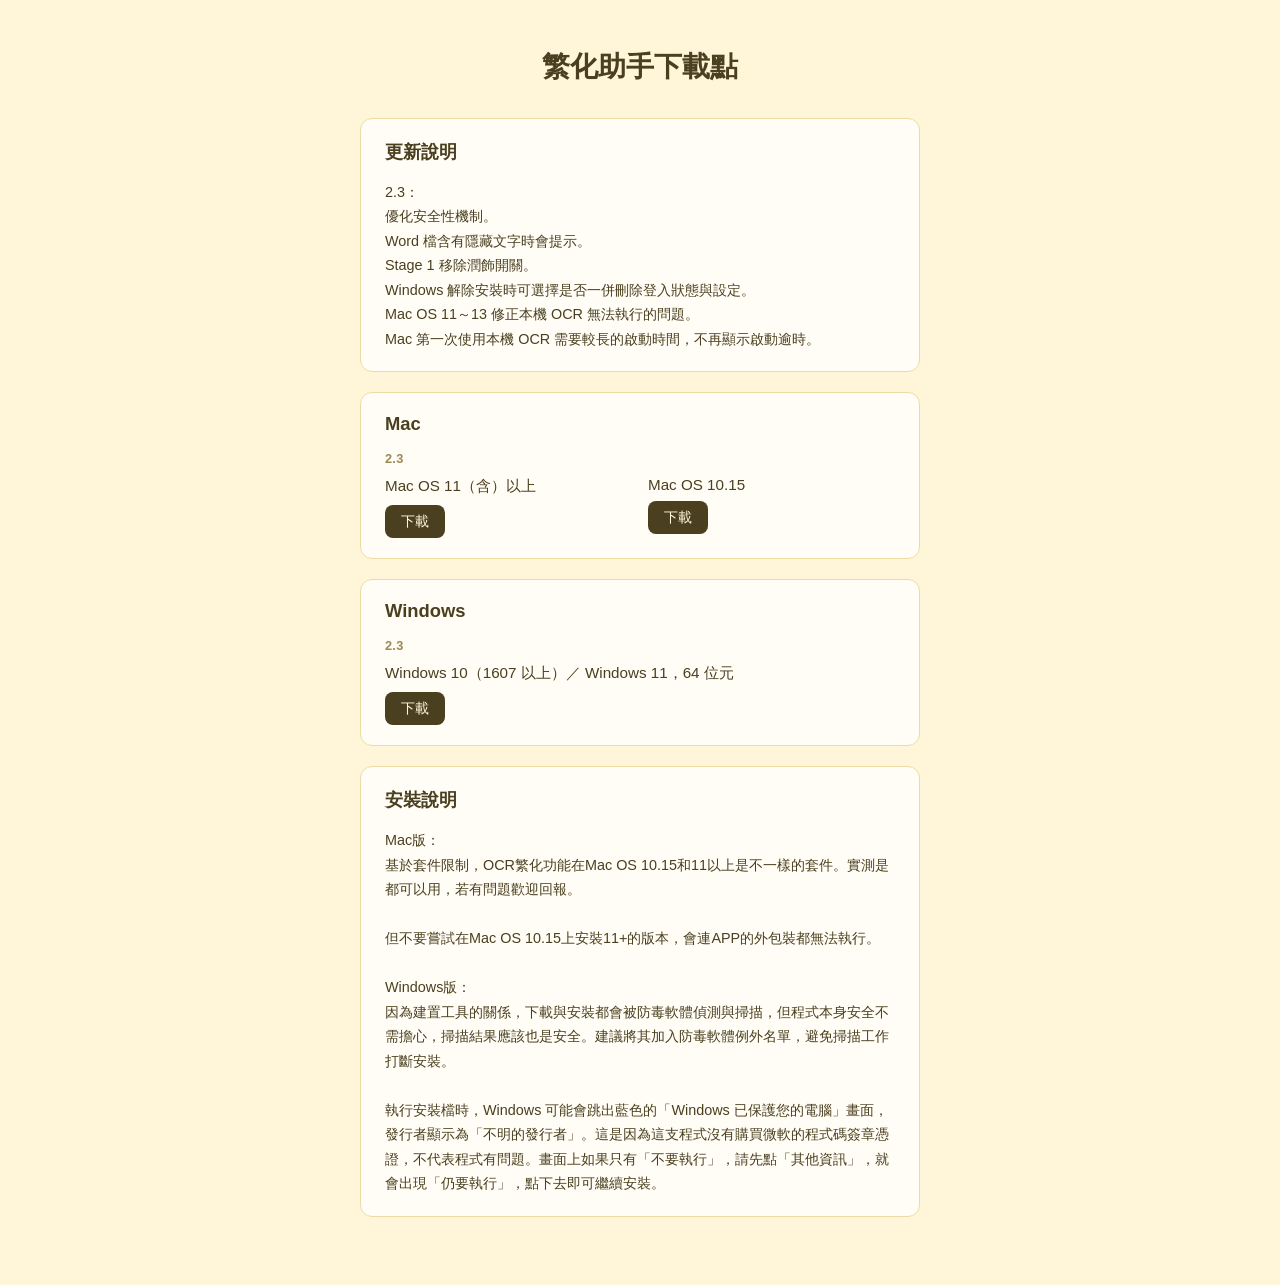
==== commit 7855c03e: "下載頁更新說明只留 2.3 Co-Authored-By: Claude Opus 5.5 <noreply@anthropic.com>" ====
--- a/index.html
+++ b/index.html
@@ -22,21 +22,7 @@
 Stage 1 移除潤飾開關。
 Windows 解除安裝時可選擇是否一併刪除登入狀態與設定。
 Mac OS 11～13 修正本機 OCR 無法執行的問題。
-Mac 第一次使用本機 OCR 需要較長的啟動時間，不再顯示啟動逾時。
-
-2.2：
-提升OCR辨識效力。
-
-2.1：
-Stage 1「完成後接續」改名為「完成後自動接續執行」，並新增「一路執行完所有 Stage」選項。
-修正部分文字（例如同一行粗細體混排）在 OCR 時整行漏掉的問題。
-Mac OS 10.15 改用新的 OCR 引擎，修正辨識結果變成英文亂碼的問題。
-修正登入過期後重新登入沒完成、或本機 OCR 中途中斷時，畫面一直卡在執行中的問題。
-
-2.0：
-新增範本式套用修改，未來可直接針對一些常見錯誤一次性套用修正，同時分析套用報告確保沒有錯誤套用。
-將介面改為直向流程顯示，確保後續可擴充性。
-程式結構調整(需重新登入)。</p>
+Mac 第一次使用本機 OCR 需要較長的啟動時間，不再顯示啟動逾時。</p>
     </section>
 
     <section>
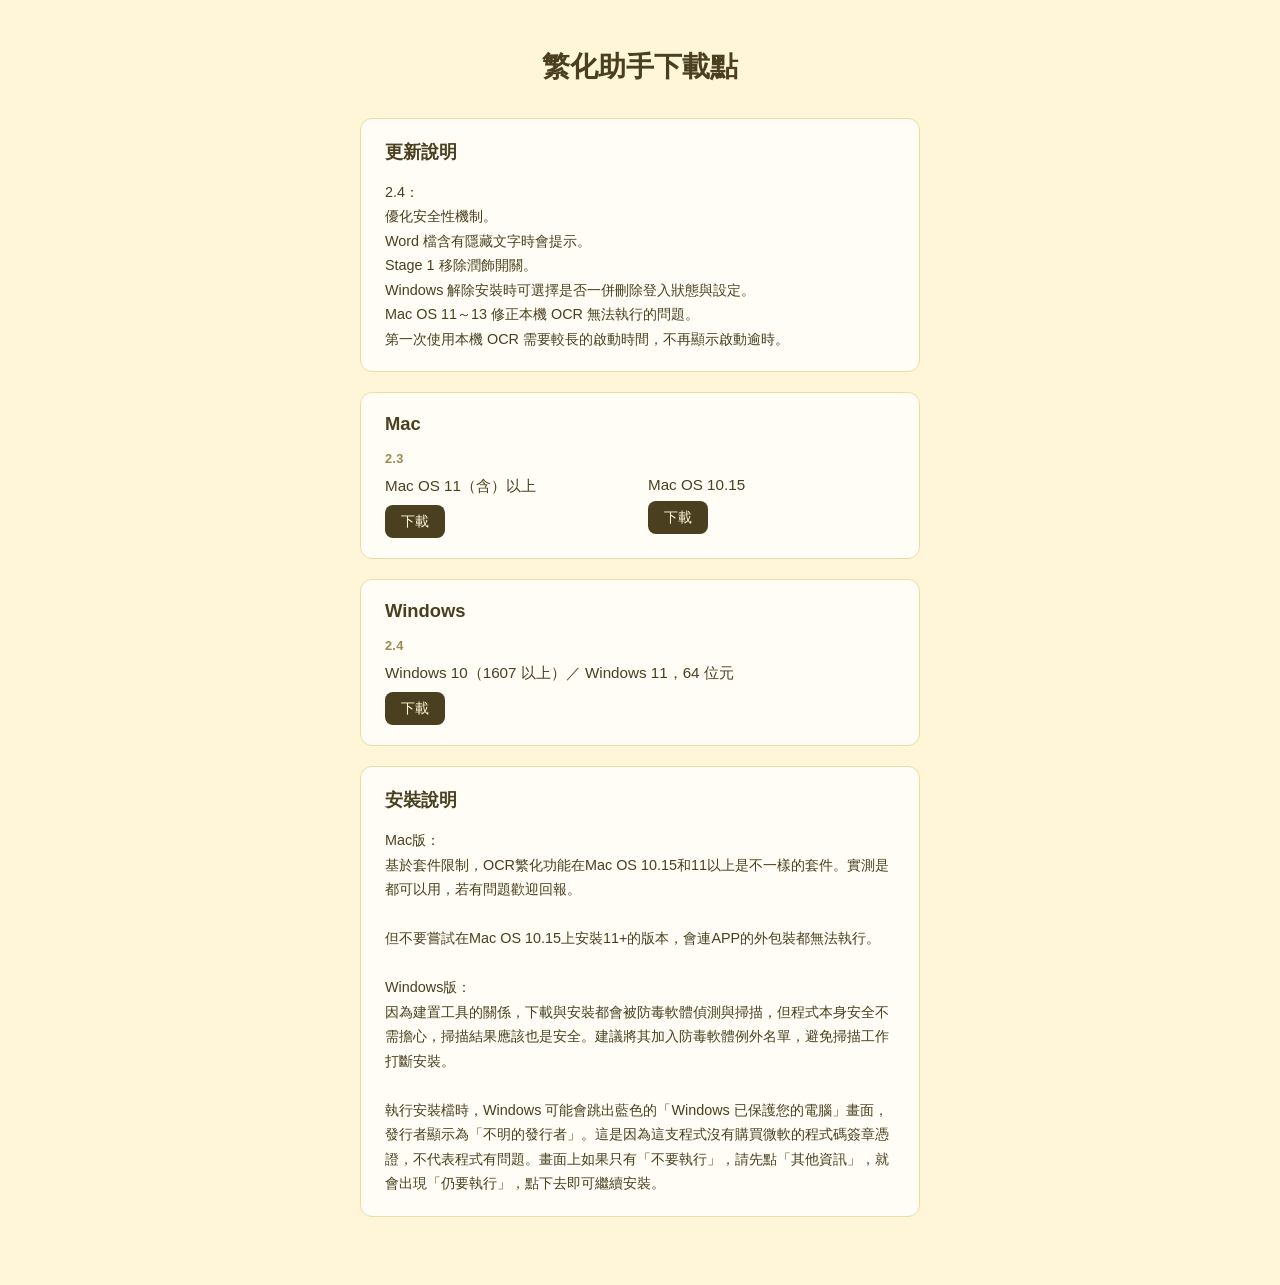
==== commit 543f7a59: "下載頁 Windows 改成只放 2.4，更新說明的 2.3 改成 2.4 Co-Authored-By: Claude Opus 5.5 <noreply@anthropic.com>" ====
--- a/index.html
+++ b/index.html
@@ -16,13 +16,13 @@
 
     <section>
       <h2>更新說明</h2>
-      <p class="notice-text">2.3：
+      <p class="notice-text">2.4：
 優化安全性機制。
 Word 檔含有隱藏文字時會提示。
 Stage 1 移除潤飾開關。
 Windows 解除安裝時可選擇是否一併刪除登入狀態與設定。
 Mac OS 11～13 修正本機 OCR 無法執行的問題。
-Mac 第一次使用本機 OCR 需要較長的啟動時間，不再顯示啟動逾時。</p>
+第一次使用本機 OCR 需要較長的啟動時間，不再顯示啟動逾時。</p>
     </section>
 
     <section>
@@ -56,10 +56,10 @@
            .version-block。只有某個舊版本已經不該再被使用時才移除它
            （例如被強制更新淘汰、min_version 已經超過它）。 -->
       <div class="version-block">
-        <p class="version-label">2.3</p>
+        <p class="version-label">2.4</p>
         <div class="tier">
           <span>Windows 10（1607 以上）／ Windows 11，64 位元</span>
-          <a href="https://github.com/beethoreven/zh-cn-to-tw-windows/releases/download/v2.3/ZhCnToTw-Setup-2.3.exe">下載</a>
+          <a href="https://github.com/beethoreven/zh-cn-to-tw-windows/releases/download/v2.4/ZhCnToTw-Setup-2.4.exe">下載</a>
         </div>
       </div>
     </section>
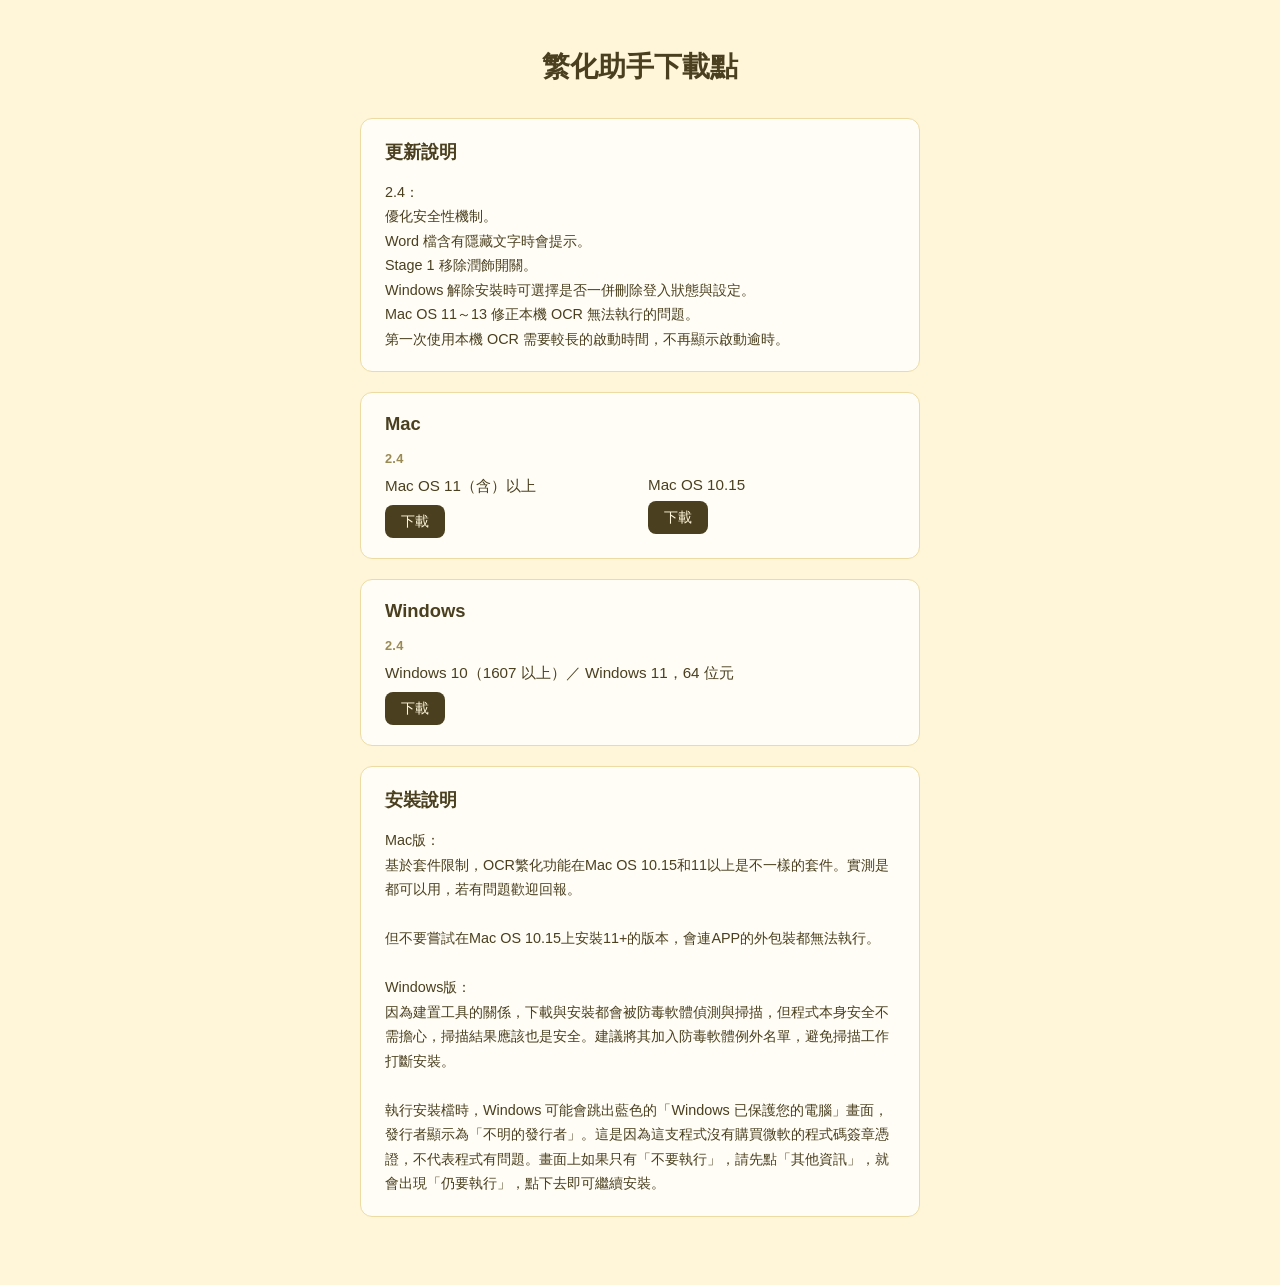
==== commit 36680fd3: "下載頁 Mac 改成只放 2.4 Co-Authored-By: Claude Opus 5.5 <noreply@anthropic.com>" ====
--- a/index.html
+++ b/index.html
@@ -30,18 +30,17 @@
       <!-- 每次出新版就新增一個 .version-block（放最上面，新版在前），
            分隔線靠 .version-block + .version-block 這個相鄰兄弟選擇器
            自動出現，不用改其他地方。舊版本只有在已經不該再被使用時才移除
-           （例如被強制更新淘汰、min_version 已經超過它），2.3 起舊版都
-           已移除。 -->
+           （例如被強制更新淘汰、min_version 已經超過它），舊版都已移除。 -->
       <div class="version-block">
-        <p class="version-label">2.3</p>
+        <p class="version-label">2.4</p>
         <div class="tier-row">
           <div class="tier">
             <span>Mac OS 11（含）以上</span>
-            <a href="https://github.com/beethoreven/zh-cn-to-tw-mac/releases/download/v2.3-11-plus/ZhCnToTw-2.3-11+.dmg">下載</a>
+            <a href="https://github.com/beethoreven/zh-cn-to-tw-mac/releases/download/v2.4-11-plus/ZhCnToTw-2.4-11+.dmg">下載</a>
           </div>
           <div class="tier">
             <span>Mac OS 10.15</span>
-            <a href="https://github.com/beethoreven/zh-cn-to-tw-mac/releases/download/v2.3-10-15/ZhCnToTw-2.3-10.15.dmg">下載</a>
+            <a href="https://github.com/beethoreven/zh-cn-to-tw-mac/releases/download/v2.4-10-15/ZhCnToTw-2.4-10.15.dmg">下載</a>
           </div>
         </div>
       </div>
